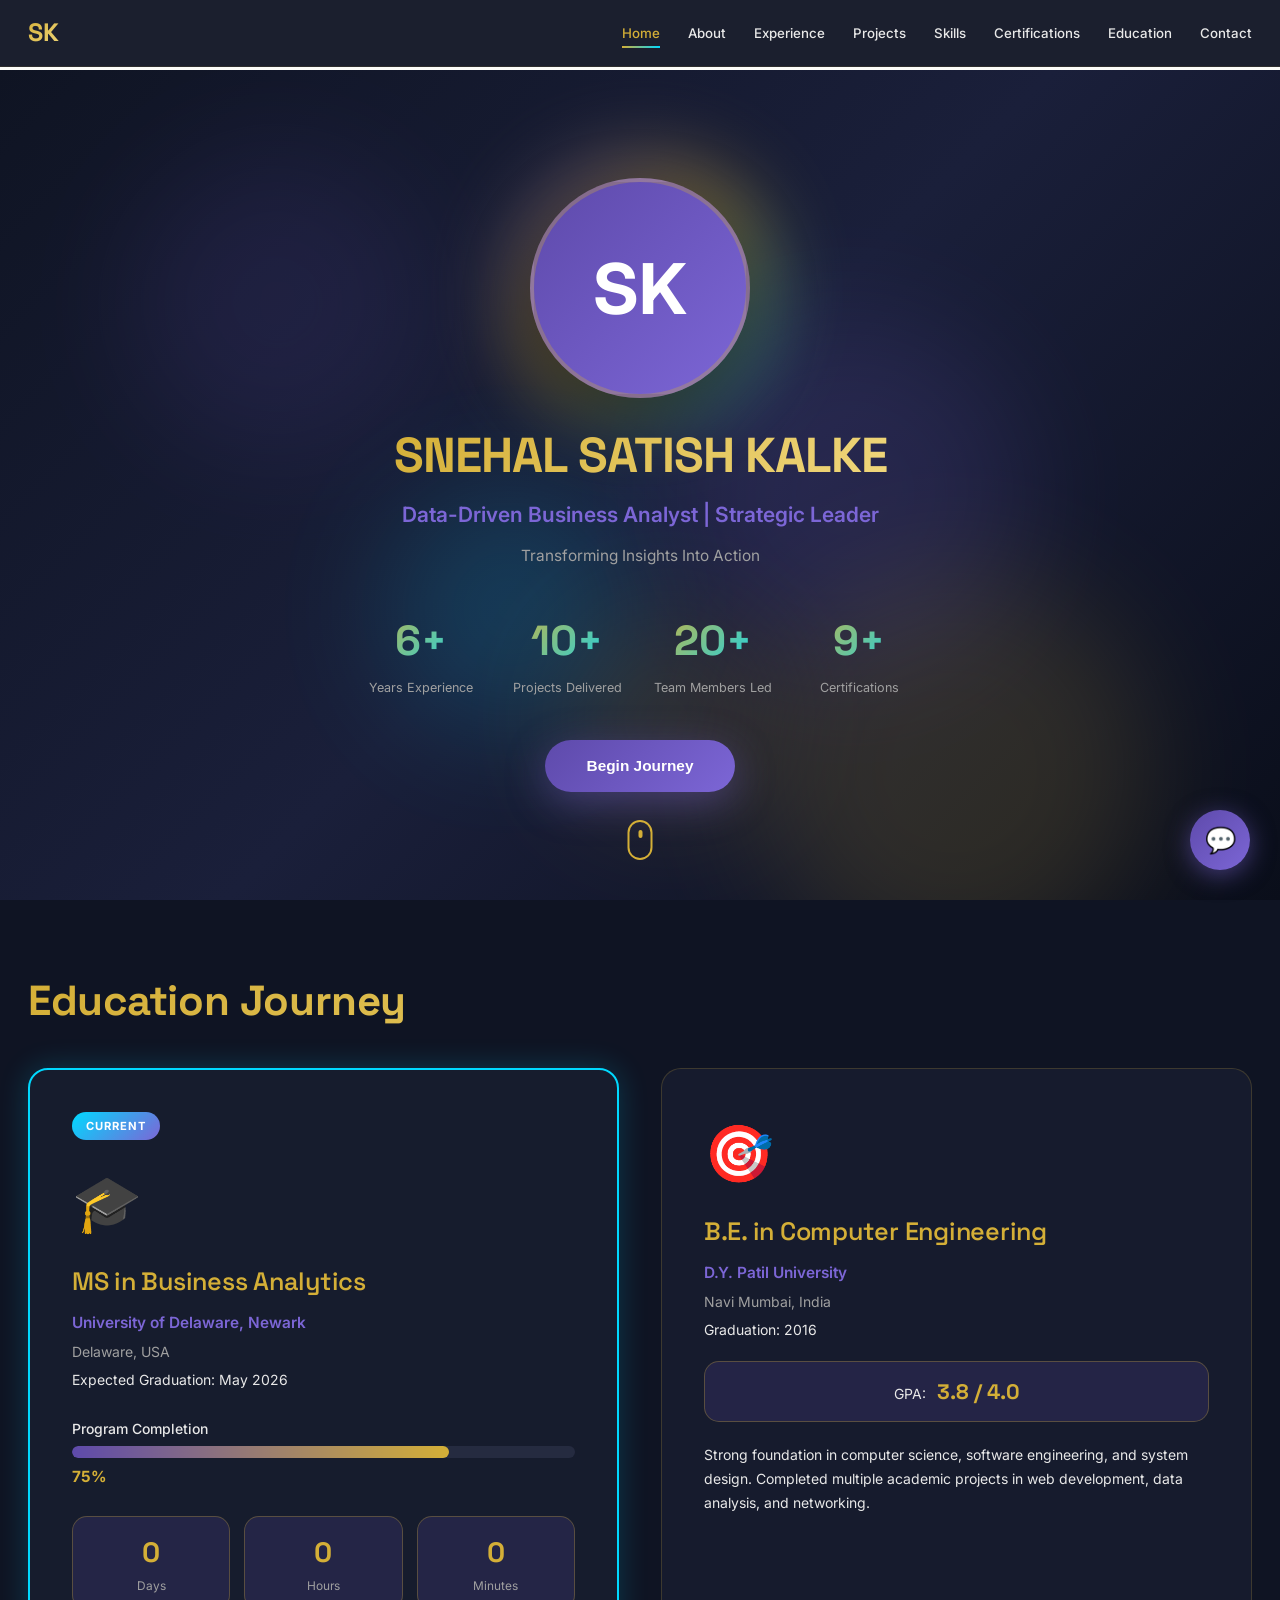
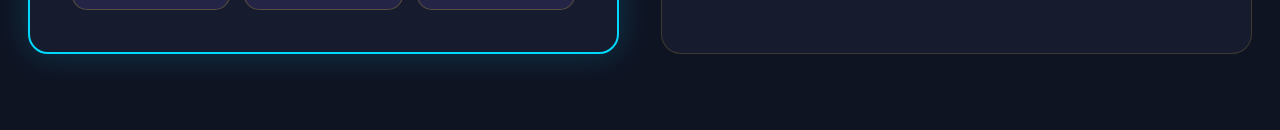
==== snehal-portfolio-pro/index.html @ 4ec65ace "Add files via upload" ====
<!DOCTYPE html>
<html lang="en">
<head>
    <meta charset="UTF-8">
    <meta name="viewport" content="width=device-width, initial-scale=1.0">
    <title>Snehal Satish Kalke - Interactive Portfolio</title>
    <link href="https://fonts.googleapis.com/css2?family=Inter:wght@300;400;500;600;700;800&family=Space+Grotesk:wght@400;500;600;700&display=swap" rel="stylesheet">
    <link rel="stylesheet" href="style.css">
</head>
<body>
    <!-- Navigation -->
    <nav id="main-nav">
        <div class="nav-container">
            <div class="logo" data-page="home">SK</div>
            <ul class="nav-links">
                <li><a href="#" data-page="home" class="nav-link active">Home</a></li>
                <li><a href="#" data-page="about" class="nav-link">About</a></li>
                <li><a href="#" data-page="experience" class="nav-link">Experience</a></li>
                <li><a href="#" data-page="projects" class="nav-link">Projects</a></li>
                <li><a href="#" data-page="skills" class="nav-link">Skills</a></li>
                <li><a href="#" data-page="certifications" class="nav-link">Certifications</a></li>
                <li><a href="#" data-page="education" class="nav-link">Education</a></li>
                <li><a href="#" data-page="contact" class="nav-link">Contact</a></li>
            </ul>
            <button class="mobile-menu-toggle" aria-label="Toggle menu">
                <span></span>
                <span></span>
                <span></span>
            </button>
        </div>
    </nav>

    <!-- Page Transition Overlay -->
    <div class="page-transition-overlay"></div>

    <!-- Pages Container -->
    <div id="pages-container">
        
        <!-- HOME PAGE -->
        <div class="page active" id="page-home" data-page="home">
            <div class="hero-background">
                <div class="floating-shapes">
                    <div class="shape shape-1"></div>
                    <div class="shape shape-2"></div>
                    <div class="shape shape-3"></div>
                    <div class="shape shape-4"></div>
                    <div class="shape shape-5"></div>
                </div>
            </div>
            <div class="hero-content">
                <div class="hero-image-container">
                    <div class="hero-image-glow"></div>
                    <div class="hero-image">SK</div>
                </div>
                <h1 class="hero-title">
                    <span class="title-line">SNEHAL SATISH KALKE</span>
                </h1>
                <p class="hero-subtitle">Data-Driven Business Analyst | Strategic Leader</p>
                <p class="hero-tagline">Transforming Insights Into Action</p>
                
                <div class="hero-stats">
                    <div class="stat-item">
                        <div class="stat-number" data-count="9">0</div>
                        <div class="stat-label">Years Experience</div>
                    </div>
                    <div class="stat-item">
                        <div class="stat-number" data-count="15">0</div>
                        <div class="stat-label">Projects Delivered</div>
                    </div>
                    <div class="stat-item">
                        <div class="stat-number" data-count="30">0</div>
                        <div class="stat-label">Team Members Led</div>
                    </div>
                    <div class="stat-item">
                        <div class="stat-number" data-count="14">0</div>
                        <div class="stat-label">Certifications</div>
                    </div>
                </div>
                
                <button class="cta-button" data-page="projects">
                    <span>Begin Journey</span>
                    <div class="ripple"></div>
                </button>
                
                <div class="scroll-indicator">
                    <div class="mouse">
                        <div class="wheel"></div>
                    </div>
                </div>
            </div>
        </div>

        <!-- ABOUT PAGE -->
        <div class="page" id="page-about" data-page="about">
            <div class="about-container">
                <div class="about-left">
                    <h2 class="page-title">My Story</h2>
                    <div class="timeline-container">
                        <div class="timeline-item" data-year="2015">
                            <div class="timeline-dot"></div>
                            <div class="timeline-content">
                                <h3>Started Professional Journey</h3>
                                <p class="timeline-role">Intern</p>
                                <p class="timeline-focus">Foundation Building</p>
                            </div>
                        </div>
                        <div class="timeline-item" data-year="2017">
                            <div class="timeline-dot"></div>
                            <div class="timeline-content">
                                <h3>Java Developer Role</h3>
                                <p class="timeline-role">Java Developer</p>
                                <p class="timeline-focus">Technical Excellence</p>
                            </div>
                        </div>
                        <div class="timeline-item" data-year="2021">
                            <div class="timeline-dot"></div>
                            <div class="timeline-content">
                                <h3>Senior Consultant</h3>
                                <p class="timeline-role">Consultant → Senior Consultant</p>
                                <p class="timeline-focus">Technical Leadership</p>
                            </div>
                        </div>
                        <div class="timeline-item" data-year="2024">
                            <div class="timeline-dot"></div>
                            <div class="timeline-content">
                                <h3>Promoted to Manager</h3>
                                <p class="timeline-role">Manager</p>
                                <p class="timeline-focus">People Leadership</p>
                            </div>
                        </div>
                        <div class="timeline-item" data-year="2025">
                            <div class="timeline-dot"></div>
                            <div class="timeline-content">
                                <h3>Business Analyst + MS Pursuit</h3>
                                <p class="timeline-role">Business Analyst</p>
                                <p class="timeline-focus">Strategic Analytics</p>
                            </div>
                        </div>
                        <div class="timeline-item" data-year="2026">
                            <div class="timeline-dot"></div>
                            <div class="timeline-content">
                                <h3>MS in Business Analytics</h3>
                                <p class="timeline-role">Expected Graduation</p>
                                <p class="timeline-focus">Advanced Analytics</p>
                            </div>
                        </div>
                    </div>
                </div>
                
                <div class="about-right">
                    <div class="about-narrative">
                        <h3>Enthusiastic &amp; Driven</h3>
                        <p>With over 9 years of professional experience spanning software engineering, enterprise solutions, and business analytics, I bring a unique blend of technical prowess and strategic leadership to every project.</p>
                        
                        <h3>Natural Leader</h3>
                        <p>I thrive in leadership roles, having managed teams of 30+ members across multiple high-impact projects. My journey from Java Developer to Manager at Capgemini has equipped me with diverse expertise across multiple domains.</p>
                        
                        <h3>Strategic Thinker</h3>
                        <p>Currently pursuing my MS in Business Analytics at the University of Delaware, I'm passionate about transforming complex data into actionable insights that drive business success.</p>
                        
                        <h3>Continuous Learner</h3>
                        <p>My enthusiasm for continuous learning is reflected in my 14+ professional certifications, including AWS Cloud Practitioner, Certified SAFe® Practitioner, and Professional Scrum Master.</p>
                    </div>
                    
                    <div class="personality-traits">
                        <div class="trait-card">Enthusiastic &amp; Driven</div>
                        <div class="trait-card">Natural Leader</div>
                        <div class="trait-card">Technically Sound</div>
                        <div class="trait-card">Strategic Thinker</div>
                        <div class="trait-card">Team Player</div>
                        <div class="trait-card">Continuous Learner</div>
                    </div>
                </div>
            </div>
        </div>

        <!-- EXPERIENCE PAGE -->
        <div class="page" id="page-experience" data-page="experience">
            <div class="experience-dashboard">
                <h2 class="page-title">Experience Hub</h2>
                
                <div class="experience-filters">
                    <button class="filter-btn active" data-filter="all">All</button>
                    <button class="filter-btn" data-filter="leadership">Leadership</button>
                    <button class="filter-btn" data-filter="technical">Technical</button>
                    <button class="filter-btn" data-filter="current">Current</button>
                </div>
                
                <div class="experience-content">
                    <div class="experience-sidebar">
                        <div class="experience-card current" data-category="leadership" data-id="exp1">
                            <div class="exp-badge">Current</div>
                            <h3>Business Analyst</h3>
                            <p class="exp-company">University of Delaware</p>
                            <p class="exp-duration">Mar 2025 - Present</p>
                        </div>
                        <div class="experience-card" data-category="leadership" data-id="exp2">
                            <div class="exp-badge manager">Manager</div>
                            <h3>Manager</h3>
                            <p class="exp-company">Capgemini</p>
                            <p class="exp-duration">Apr 2024 - Dec 2024</p>
                        </div>
                        <div class="experience-card" data-category="technical" data-id="exp3">
                            <h3>Senior Consultant</h3>
                            <p class="exp-company">Capgemini</p>
                            <p class="exp-duration">Apr 2022 - Mar 2024</p>
                        </div>
                        <div class="experience-card" data-category="technical" data-id="exp4">
                            <h3>Consultant</h3>
                            <p class="exp-company">Capgemini</p>
                            <p class="exp-duration">Jul 2021 - Mar 2022</p>
                        </div>
                        <div class="experience-card" data-category="technical" data-id="exp5">
                            <h3>Java Developer</h3>
                            <p class="exp-company">Unotech Software</p>
                            <p class="exp-duration">Aug 2017 - Jul 2021</p>
                        </div>
                    </div>
                    
                    <div class="experience-detail" id="exp-detail">
                        <div class="exp-detail-content">
                            <div class="exp-header">
                                <div class="exp-company-logo">U</div>
                                <div class="exp-header-text">
                                    <h3>Business Analyst - College of Engineering Facilities</h3>
                                    <p class="exp-company-name">University of Delaware</p>
                                    <p class="exp-meta">Mar 2025 - Present | Delaware, United States</p>
                                </div>
                            </div>
                            <div class="exp-description">
                                <p>Currently contributing analytical expertise to optimize engineering facilities operations and support data-driven decision making.</p>
                            </div>
                            <div class="exp-impact">
                                <h4>Key Focus Areas</h4>
                                <ul>
                                    <li>Data-driven decision making</li>
                                    <li>Facilities operations optimization</li>
                                    <li>Process improvement initiatives</li>
                                </ul>
                            </div>
                        </div>
                    </div>
                </div>
            </div>
        </div>

        <!-- PROJECTS PAGE -->
        <div class="page" id="page-projects" data-page="projects">
            <div class="projects-container">
                <div class="projects-header">
                    <h2 class="page-title">Project Showcase</h2>
                    <div class="view-controls">
                        <button class="view-btn active" data-view="grid">Grid</button>
                        <button class="view-btn" data-view="list">List</button>
                        <button class="view-btn" data-view="timeline">Timeline</button>
                    </div>
                </div>
                
                <div class="project-filters">
                    <button class="filter-btn active" data-filter="all">All</button>
                    <button class="filter-btn" data-filter="enterprise">Enterprise</button>
                    <button class="filter-btn" data-filter="opensource">Open Source</button>
                    <button class="filter-btn" data-filter="academic">Academic</button>
                </div>
                
                <div class="projects-grid view-grid" id="projects-display">
                    <!-- Projects will be dynamically loaded -->
                </div>
            </div>
            
            <!-- Project Modal -->
            <div class="project-modal" id="project-modal">
                <div class="modal-content">
                    <button class="modal-close">&times;</button>
                    <div id="modal-body"></div>
                </div>
            </div>
        </div>

        <!-- SKILLS PAGE -->
        <div class="page" id="page-skills" data-page="skills">
            <div class="skills-dashboard">
                <h2 class="page-title">Skills Analytics</h2>
                
                <div class="skills-grid">
                    <div class="skills-quadrant">
                        <h3>Technical Skills</h3>
                        <div class="skills-bars" id="technical-skills"></div>
                    </div>
                    
                    <div class="skills-quadrant">
                        <h3>Business Skills</h3>
                        <div class="skills-bubbles" id="business-skills"></div>
                    </div>
                    
                    <div class="skills-quadrant">
                        <h3>Leadership Skills</h3>
                        <div class="skills-circular" id="leadership-skills"></div>
                    </div>
                    
                    <div class="skills-quadrant">
                        <h3>Skill Matrix</h3>
                        <div class="skills-matrix" id="skills-matrix"></div>
                    </div>
                </div>
            </div>
        </div>

        <!-- CERTIFICATIONS PAGE -->
        <div class="page" id="page-certifications" data-page="certifications">
            <div class="certifications-container">
                <h2 class="page-title">Certifications &amp; Achievements</h2>
                
                <div class="cert-stats">
                    <div class="cert-stat-item">
                        <span class="cert-stat-number" data-count="14">0</span>
                        <span class="cert-stat-label">Total Certifications</span>
                    </div>
                    <div class="cert-stat-item">
                        <span class="cert-stat-number" data-count="12">0</span>
                        <span class="cert-stat-label">Active Certifications</span>
                    </div>
                    <div class="cert-stat-item">
                        <span class="cert-stat-number" data-count="9">0</span>
                        <span class="cert-stat-label">Years Learning</span>
                    </div>
                </div>
                
                <div class="cert-categories">
                    <button class="cert-cat-btn active" data-category="all">All</button>
                    <button class="cert-cat-btn" data-category="leadership">Leadership &amp; Agile</button>
                    <button class="cert-cat-btn" data-category="cloud">Cloud &amp; DevOps</button>
                    <button class="cert-cat-btn" data-category="data">Data &amp; Analytics</button>
                    <button class="cert-cat-btn" data-category="academic">Academic</button>
                </div>
                
                <div class="certifications-wall" id="certifications-wall"></div>
            </div>
        </div>

        <!-- EDUCATION PAGE -->
        <div class="page" id="page-education" data-page="education">
            <div class="education-container">
                <h2 class="page-title">Education Journey</h2>
                
                <div class="education-content">
                    <div class="education-card current-education">
                        <div class="edu-badge">Current</div>
                        <div class="edu-icon">🎓</div>
                        <h3>MS in Business Analytics</h3>
                        <p class="edu-university">University of Delaware, Newark</p>
                        <p class="edu-location">Delaware, USA</p>
                        <p class="edu-date">Expected Graduation: May 2026</p>
                        
                        <div class="edu-progress">
                            <div class="progress-label">Program Completion</div>
                            <div class="progress-bar">
                                <div class="progress-fill" style="width: 75%"></div>
                            </div>
                            <div class="progress-value">75%</div>
                        </div>
                        
                        <div class="countdown" id="graduation-countdown">
                            <div class="countdown-item">
                                <span class="countdown-value" id="days">0</span>
                                <span class="countdown-label">Days</span>
                            </div>
                            <div class="countdown-item">
                                <span class="countdown-value" id="hours">0</span>
                                <span class="countdown-label">Hours</span>
                            </div>
                            <div class="countdown-item">
                                <span class="countdown-value" id="minutes">0</span>
                                <span class="countdown-label">Minutes</span>
                            </div>
                        </div>
                    </div>
                    
                    <div class="education-card past-education">
                        <div class="edu-icon">🎯</div>
                        <h3>B.E. in Computer Engineering</h3>
                        <p class="edu-university">D.Y. Patil University</p>
                        <p class="edu-location">Navi Mumbai, India</p>
                        <p class="edu-date">Graduation: 2016</p>
                        <div class="edu-gpa">
                            <span class="gpa-label">GPA:</span>
                            <span class="gpa-value">3.8 / 4.0</span>
                        </div>
                        <p class="edu-description">Strong foundation in computer science, software engineering, and system design. Completed multiple academic projects in web development, data analysis, and networking.</p>
                    </div>
                </div>
            </div>
        </div>

        <!-- CONTACT PAGE -->
        <div class="page" id="page-contact" data-page="contact">
            <div class="contact-container">
                <h2 class="page-title">Let's Connect</h2>
                
                <div class="contact-content">
                    <div class="contact-left">
                        <form class="contact-form" id="contact-form">
                            <div class="form-group">
                                <label for="name">Your Name</label>
                                <input type="text" id="name" name="name" required>
                            </div>
                            <div class="form-group">
                                <label for="email">Email Address</label>
                                <input type="email" id="email" name="email" required>
                            </div>
                            <div class="form-group">
                                <label for="subject">Subject</label>
                                <input type="text" id="subject" name="subject" required>
                            </div>
                            <div class="form-group">
                                <label for="message">Message</label>
                                <textarea id="message" name="message" rows="5" required></textarea>
                            </div>
                            <button type="submit" class="submit-btn">
                                <span>Send Message</span>
                            </button>
                        </form>
                    </div>
                    
                    <div class="contact-right">
                        <div class="contact-info-card">
                            <h3>Contact Information</h3>
                            <div class="contact-item">
                                <span class="contact-icon">📧</span>
                                <div class="contact-details">
                                    <strong>Email</strong>
                                    <span>[to be filled]</span>
                                </div>
                            </div>
                            <div class="contact-item">
                                <span class="contact-icon">📱</span>
                                <div class="contact-details">
                                    <strong>Phone</strong>
                                    <span>[to be filled]</span>
                                </div>
                            </div>
                            <div class="contact-item">
                                <span class="contact-icon">📍</span>
                                <div class="contact-details">
                                    <strong>Location</strong>
                                    <span>Newark, Delaware, USA</span>
                                </div>
                            </div>
                            <div class="contact-item">
                                <span class="contact-icon">💼</span>
                                <div class="contact-details">
                                    <strong>LinkedIn</strong>
                                    <span>[to be filled]</span>
                                </div>
                            </div>
                            <div class="contact-item">
                                <span class="contact-icon">💻</span>
                                <div class="contact-details">
                                    <strong>GitHub</strong>
                                    <span>[to be filled]</span>
                                </div>
                            </div>
                        </div>
                        
                        <div class="quick-templates">
                            <h4>Quick Message Templates</h4>
                            <button class="template-btn" data-template="collaboration">Collaboration Opportunity</button>
                            <button class="template-btn" data-template="consulting">Consulting Inquiry</button>
                            <button class="template-btn" data-template="speaking">Speaking Engagement</button>
                        </div>
                    </div>
                </div>
            </div>
        </div>
    </div>

    <!-- Chat Assistant -->
    <div class="chat-widget">
        <button class="chat-toggle" id="chat-toggle">
            <span class="chat-icon">💬</span>
            <span class="chat-close-icon">✕</span>
        </button>
        
        <div class="chat-window" id="chat-window">
            <div class="chat-header">
                <h4>AI Assistant</h4>
                <button class="chat-minimize">−</button>
            </div>
            
            <div class="chat-messages" id="chat-messages">
                <div class="chat-message bot">
                    <div class="message-avatar">🤖</div>
                    <div class="message-content">
                        Hi! I'm Snehal's AI Assistant. I can tell you all about her impressive career, technical expertise, and leadership journey. How can I help you today?
                    </div>
                </div>
            </div>
            
            <div class="quick-questions" id="quick-questions">
                <button class="quick-btn" data-question="leadership">Tell me about leadership experience</button>
                <button class="quick-btn" data-question="technical">What are her technical specialties?</button>
                <button class="quick-btn" data-question="projects">Describe her major projects</button>
                <button class="quick-btn" data-question="roles">What roles is she looking for?</button>
            </div>
            
            <div class="chat-input-container">
                <input type="text" class="chat-input" id="chat-input" placeholder="Ask me anything...">
                <button class="chat-send" id="chat-send">Send</button>
            </div>
        </div>
    </div>

    <script src="app.js"></script>
</body>
</html>
---- snehal-portfolio-pro/style.css ----
:root {
  /* Primitive Color Tokens */
  --color-white: rgba(255, 255, 255, 1);
  --color-black: rgba(0, 0, 0, 1);
  --color-cream-50: rgba(252, 252, 249, 1);
  --color-cream-100: rgba(255, 255, 253, 1);
  --color-gray-200: rgba(245, 245, 245, 1);
  --color-gray-300: rgba(167, 169, 169, 1);
  --color-gray-400: rgba(119, 124, 124, 1);
  --color-slate-500: rgba(98, 108, 113, 1);
  --color-brown-600: rgba(94, 82, 64, 1);
  --color-charcoal-700: rgba(31, 33, 33, 1);
  --color-charcoal-800: rgba(38, 40, 40, 1);
  --color-slate-900: rgba(19, 52, 59, 1);
  --color-teal-300: rgba(50, 184, 198, 1);
  --color-teal-400: rgba(45, 166, 178, 1);
  --color-teal-500: rgba(33, 128, 141, 1);
  --color-teal-600: rgba(29, 116, 128, 1);
  --color-teal-700: rgba(26, 104, 115, 1);
  --color-teal-800: rgba(41, 150, 161, 1);
  --color-red-400: rgba(255, 84, 89, 1);
  --color-red-500: rgba(192, 21, 47, 1);
  --color-orange-400: rgba(230, 129, 97, 1);
  --color-orange-500: rgba(168, 75, 47, 1);

  /* RGB versions for opacity control */
  --color-brown-600-rgb: 94, 82, 64;
  --color-teal-500-rgb: 33, 128, 141;
  --color-slate-900-rgb: 19, 52, 59;
  --color-slate-500-rgb: 98, 108, 113;
  --color-red-500-rgb: 192, 21, 47;
  --color-red-400-rgb: 255, 84, 89;
  --color-orange-500-rgb: 168, 75, 47;
  --color-orange-400-rgb: 230, 129, 97;

  /* Background color tokens (Light Mode) */
  --color-bg-1: rgba(59, 130, 246, 0.08); /* Light blue */
  --color-bg-2: rgba(245, 158, 11, 0.08); /* Light yellow */
  --color-bg-3: rgba(34, 197, 94, 0.08); /* Light green */
  --color-bg-4: rgba(239, 68, 68, 0.08); /* Light red */
  --color-bg-5: rgba(147, 51, 234, 0.08); /* Light purple */
  --color-bg-6: rgba(249, 115, 22, 0.08); /* Light orange */
  --color-bg-7: rgba(236, 72, 153, 0.08); /* Light pink */
  --color-bg-8: rgba(6, 182, 212, 0.08); /* Light cyan */

  /* Semantic Color Tokens (Light Mode) */
  --color-background: var(--color-cream-50);
  --color-surface: var(--color-cream-100);
  --color-text: var(--color-slate-900);
  --color-text-secondary: var(--color-slate-500);
  --color-primary: var(--color-teal-500);
  --color-primary-hover: var(--color-teal-600);
  --color-primary-active: var(--color-teal-700);
  --color-secondary: rgba(var(--color-brown-600-rgb), 0.12);
  --color-secondary-hover: rgba(var(--color-brown-600-rgb), 0.2);
  --color-secondary-active: rgba(var(--color-brown-600-rgb), 0.25);
  --color-border: rgba(var(--color-brown-600-rgb), 0.2);
  --color-btn-primary-text: var(--color-cream-50);
  --color-card-border: rgba(var(--color-brown-600-rgb), 0.12);
  --color-card-border-inner: rgba(var(--color-brown-600-rgb), 0.12);
  --color-error: var(--color-red-500);
  --color-success: var(--color-teal-500);
  --color-warning: var(--color-orange-500);
  --color-info: var(--color-slate-500);
  --color-focus-ring: rgba(var(--color-teal-500-rgb), 0.4);
  --color-select-caret: rgba(var(--color-slate-900-rgb), 0.8);

  /* Common style patterns */
  --focus-ring: 0 0 0 3px var(--color-focus-ring);
  --focus-outline: 2px solid var(--color-primary);
  --status-bg-opacity: 0.15;
  --status-border-opacity: 0.25;
  --select-caret-light: url("data:image/svg+xml,%3Csvg xmlns='http://www.w3.org/2000/svg' width='16' height='16' viewBox='0 0 24 24' fill='none' stroke='%23134252' stroke-width='2' stroke-linecap='round' stroke-linejoin='round'%3E%3Cpolyline points='6 9 12 15 18 9'%3E%3C/polyline%3E%3C/svg%3E");
  --select-caret-dark: url("data:image/svg+xml,%3Csvg xmlns='http://www.w3.org/2000/svg' width='16' height='16' viewBox='0 0 24 24' fill='none' stroke='%23f5f5f5' stroke-width='2' stroke-linecap='round' stroke-linejoin='round'%3E%3Cpolyline points='6 9 12 15 18 9'%3E%3C/polyline%3E%3C/svg%3E");

  /* RGB versions for opacity control */
  --color-success-rgb: 33, 128, 141;
  --color-error-rgb: 192, 21, 47;
  --color-warning-rgb: 168, 75, 47;
  --color-info-rgb: 98, 108, 113;

  /* Typography */
  --font-family-base: "FKGroteskNeue", "Geist", "Inter", -apple-system,
    BlinkMacSystemFont, "Segoe UI", Roboto, sans-serif;
  --font-family-mono: "Berkeley Mono", ui-monospace, SFMono-Regular, Menlo,
    Monaco, Consolas, monospace;
  --font-size-xs: 11px;
  --font-size-sm: 12px;
  --font-size-base: 14px;
  --font-size-md: 14px;
  --font-size-lg: 16px;
  --font-size-xl: 18px;
  --font-size-2xl: 20px;
  --font-size-3xl: 24px;
  --font-size-4xl: 30px;
  --font-weight-normal: 400;
  --font-weight-medium: 500;
  --font-weight-semibold: 550;
  --font-weight-bold: 600;
  --line-height-tight: 1.2;
  --line-height-normal: 1.5;
  --letter-spacing-tight: -0.01em;

  /* Spacing */
  --space-0: 0;
  --space-1: 1px;
  --space-2: 2px;
  --space-4: 4px;
  --space-6: 6px;
  --space-8: 8px;
  --space-10: 10px;
  --space-12: 12px;
  --space-16: 16px;
  --space-20: 20px;
  --space-24: 24px;
  --space-32: 32px;

  /* Border Radius */
  --radius-sm: 6px;
  --radius-base: 8px;
  --radius-md: 10px;
  --radius-lg: 12px;
  --radius-full: 9999px;

  /* Shadows */
  --shadow-xs: 0 1px 2px rgba(0, 0, 0, 0.02);
  --shadow-sm: 0 1px 3px rgba(0, 0, 0, 0.04), 0 1px 2px rgba(0, 0, 0, 0.02);
  --shadow-md: 0 4px 6px -1px rgba(0, 0, 0, 0.04),
    0 2px 4px -1px rgba(0, 0, 0, 0.02);
  --shadow-lg: 0 10px 15px -3px rgba(0, 0, 0, 0.04),
    0 4px 6px -2px rgba(0, 0, 0, 0.02);
  --shadow-inset-sm: inset 0 1px 0 rgba(255, 255, 255, 0.15),
    inset 0 -1px 0 rgba(0, 0, 0, 0.03);

  /* Animation */
  --duration-fast: 150ms;
  --duration-normal: 250ms;
  --ease-standard: cubic-bezier(0.16, 1, 0.3, 1);

  /* Layout */
  --container-sm: 640px;
  --container-md: 768px;
  --container-lg: 1024px;
  --container-xl: 1280px;
}

/* Dark mode colors */
@media (prefers-color-scheme: dark) {
  :root {
    /* RGB versions for opacity control (Dark Mode) */
    --color-gray-400-rgb: 119, 124, 124;
    --color-teal-300-rgb: 50, 184, 198;
    --color-gray-300-rgb: 167, 169, 169;
    --color-gray-200-rgb: 245, 245, 245;

    /* Background color tokens (Dark Mode) */
    --color-bg-1: rgba(29, 78, 216, 0.15); /* Dark blue */
    --color-bg-2: rgba(180, 83, 9, 0.15); /* Dark yellow */
    --color-bg-3: rgba(21, 128, 61, 0.15); /* Dark green */
    --color-bg-4: rgba(185, 28, 28, 0.15); /* Dark red */
    --color-bg-5: rgba(107, 33, 168, 0.15); /* Dark purple */
    --color-bg-6: rgba(194, 65, 12, 0.15); /* Dark orange */
    --color-bg-7: rgba(190, 24, 93, 0.15); /* Dark pink */
    --color-bg-8: rgba(8, 145, 178, 0.15); /* Dark cyan */

    /* Semantic Color Tokens (Dark Mode) */
    --color-background: var(--color-charcoal-700);
    --color-surface: var(--color-charcoal-800);
    --color-text: var(--color-gray-200);
    --color-text-secondary: rgba(var(--color-gray-300-rgb), 0.7);
    --color-primary: var(--color-teal-300);
    --color-primary-hover: var(--color-teal-400);
    --color-primary-active: var(--color-teal-800);
    --color-secondary: rgba(var(--color-gray-400-rgb), 0.15);
    --color-secondary-hover: rgba(var(--color-gray-400-rgb), 0.25);
    --color-secondary-active: rgba(var(--color-gray-400-rgb), 0.3);
    --color-border: rgba(var(--color-gray-400-rgb), 0.3);
    --color-error: var(--color-red-400);
    --color-success: var(--color-teal-300);
    --color-warning: var(--color-orange-400);
    --color-info: var(--color-gray-300);
    --color-focus-ring: rgba(var(--color-teal-300-rgb), 0.4);
    --color-btn-primary-text: var(--color-slate-900);
    --color-card-border: rgba(var(--color-gray-400-rgb), 0.2);
    --color-card-border-inner: rgba(var(--color-gray-400-rgb), 0.15);
    --shadow-inset-sm: inset 0 1px 0 rgba(255, 255, 255, 0.1),
      inset 0 -1px 0 rgba(0, 0, 0, 0.15);
    --button-border-secondary: rgba(var(--color-gray-400-rgb), 0.2);
    --color-border-secondary: rgba(var(--color-gray-400-rgb), 0.2);
    --color-select-caret: rgba(var(--color-gray-200-rgb), 0.8);

    /* Common style patterns - updated for dark mode */
    --focus-ring: 0 0 0 3px var(--color-focus-ring);
    --focus-outline: 2px solid var(--color-primary);
    --status-bg-opacity: 0.15;
    --status-border-opacity: 0.25;
    --select-caret-light: url("data:image/svg+xml,%3Csvg xmlns='http://www.w3.org/2000/svg' width='16' height='16' viewBox='0 0 24 24' fill='none' stroke='%23134252' stroke-width='2' stroke-linecap='round' stroke-linejoin='round'%3E%3Cpolyline points='6 9 12 15 18 9'%3E%3C/polyline%3E%3C/svg%3E");
    --select-caret-dark: url("data:image/svg+xml,%3Csvg xmlns='http://www.w3.org/2000/svg' width='16' height='16' viewBox='0 0 24 24' fill='none' stroke='%23f5f5f5' stroke-width='2' stroke-linecap='round' stroke-linejoin='round'%3E%3Cpolyline points='6 9 12 15 18 9'%3E%3C/polyline%3E%3C/svg%3E");

    /* RGB versions for dark mode */
    --color-success-rgb: var(--color-teal-300-rgb);
    --color-error-rgb: var(--color-red-400-rgb);
    --color-warning-rgb: var(--color-orange-400-rgb);
    --color-info-rgb: var(--color-gray-300-rgb);
  }
}

/* Data attribute for manual theme switching */
[data-color-scheme="dark"] {
  /* RGB versions for opacity control (dark mode) */
  --color-gray-400-rgb: 119, 124, 124;
  --color-teal-300-rgb: 50, 184, 198;
  --color-gray-300-rgb: 167, 169, 169;
  --color-gray-200-rgb: 245, 245, 245;

  /* Colorful background palette - Dark Mode */
  --color-bg-1: rgba(29, 78, 216, 0.15); /* Dark blue */
  --color-bg-2: rgba(180, 83, 9, 0.15); /* Dark yellow */
  --color-bg-3: rgba(21, 128, 61, 0.15); /* Dark green */
  --color-bg-4: rgba(185, 28, 28, 0.15); /* Dark red */
  --color-bg-5: rgba(107, 33, 168, 0.15); /* Dark purple */
  --color-bg-6: rgba(194, 65, 12, 0.15); /* Dark orange */
  --color-bg-7: rgba(190, 24, 93, 0.15); /* Dark pink */
  --color-bg-8: rgba(8, 145, 178, 0.15); /* Dark cyan */

  /* Semantic Color Tokens (Dark Mode) */
  --color-background: var(--color-charcoal-700);
  --color-surface: var(--color-charcoal-800);
  --color-text: var(--color-gray-200);
  --color-text-secondary: rgba(var(--color-gray-300-rgb), 0.7);
  --color-primary: var(--color-teal-300);
  --color-primary-hover: var(--color-teal-400);
  --color-primary-active: var(--color-teal-800);
  --color-secondary: rgba(var(--color-gray-400-rgb), 0.15);
  --color-secondary-hover: rgba(var(--color-gray-400-rgb), 0.25);
  --color-secondary-active: rgba(var(--color-gray-400-rgb), 0.3);
  --color-border: rgba(var(--color-gray-400-rgb), 0.3);
  --color-error: var(--color-red-400);
  --color-success: var(--color-teal-300);
  --color-warning: var(--color-orange-400);
  --color-info: var(--color-gray-300);
  --color-focus-ring: rgba(var(--color-teal-300-rgb), 0.4);
  --color-btn-primary-text: var(--color-slate-900);
  --color-card-border: rgba(var(--color-gray-400-rgb), 0.15);
  --color-card-border-inner: rgba(var(--color-gray-400-rgb), 0.15);
  --shadow-inset-sm: inset 0 1px 0 rgba(255, 255, 255, 0.1),
    inset 0 -1px 0 rgba(0, 0, 0, 0.15);
  --color-border-secondary: rgba(var(--color-gray-400-rgb), 0.2);
  --color-select-caret: rgba(var(--color-gray-200-rgb), 0.8);

  /* Common style patterns - updated for dark mode */
  --focus-ring: 0 0 0 3px var(--color-focus-ring);
  --focus-outline: 2px solid var(--color-primary);
  --status-bg-opacity: 0.15;
  --status-border-opacity: 0.25;
  --select-caret-light: url("data:image/svg+xml,%3Csvg xmlns='http://www.w3.org/2000/svg' width='16' height='16' viewBox='0 0 24 24' fill='none' stroke='%23134252' stroke-width='2' stroke-linecap='round' stroke-linejoin='round'%3E%3Cpolyline points='6 9 12 15 18 9'%3E%3C/polyline%3E%3C/svg%3E");
  --select-caret-dark: url("data:image/svg+xml,%3Csvg xmlns='http://www.w3.org/2000/svg' width='16' height='16' viewBox='0 0 24 24' fill='none' stroke='%23f5f5f5' stroke-width='2' stroke-linecap='round' stroke-linejoin='round'%3E%3Cpolyline points='6 9 12 15 18 9'%3E%3C/polyline%3E%3C/svg%3E");

  /* RGB versions for dark mode */
  --color-success-rgb: var(--color-teal-300-rgb);
  --color-error-rgb: var(--color-red-400-rgb);
  --color-warning-rgb: var(--color-orange-400-rgb);
  --color-info-rgb: var(--color-gray-300-rgb);
}

[data-color-scheme="light"] {
  /* RGB versions for opacity control (light mode) */
  --color-brown-600-rgb: 94, 82, 64;
  --color-teal-500-rgb: 33, 128, 141;
  --color-slate-900-rgb: 19, 52, 59;

  /* Semantic Color Tokens (Light Mode) */
  --color-background: var(--color-cream-50);
  --color-surface: var(--color-cream-100);
  --color-text: var(--color-slate-900);
  --color-text-secondary: var(--color-slate-500);
  --color-primary: var(--color-teal-500);
  --color-primary-hover: var(--color-teal-600);
  --color-primary-active: var(--color-teal-700);
  --color-secondary: rgba(var(--color-brown-600-rgb), 0.12);
  --color-secondary-hover: rgba(var(--color-brown-600-rgb), 0.2);
  --color-secondary-active: rgba(var(--color-brown-600-rgb), 0.25);
  --color-border: rgba(var(--color-brown-600-rgb), 0.2);
  --color-btn-primary-text: var(--color-cream-50);
  --color-card-border: rgba(var(--color-brown-600-rgb), 0.12);
  --color-card-border-inner: rgba(var(--color-brown-600-rgb), 0.12);
  --color-error: var(--color-red-500);
  --color-success: var(--color-teal-500);
  --color-warning: var(--color-orange-500);
  --color-info: var(--color-slate-500);
  --color-focus-ring: rgba(var(--color-teal-500-rgb), 0.4);

  /* RGB versions for light mode */
  --color-success-rgb: var(--color-teal-500-rgb);
  --color-error-rgb: var(--color-red-500-rgb);
  --color-warning-rgb: var(--color-orange-500-rgb);
  --color-info-rgb: var(--color-slate-500-rgb);
}

/* Base styles */
html {
  font-size: var(--font-size-base);
  font-family: var(--font-family-base);
  line-height: var(--line-height-normal);
  color: var(--color-text);
  background-color: var(--color-background);
  -webkit-font-smoothing: antialiased;
  box-sizing: border-box;
}

body {
  margin: 0;
  padding: 0;
}

*,
*::before,
*::after {
  box-sizing: inherit;
}

/* Typography */
h1,
h2,
h3,
h4,
h5,
h6 {
  margin: 0;
  font-weight: var(--font-weight-semibold);
  line-height: var(--line-height-tight);
  color: var(--color-text);
  letter-spacing: var(--letter-spacing-tight);
}

h1 {
  font-size: var(--font-size-4xl);
}
h2 {
  font-size: var(--font-size-3xl);
}
h3 {
  font-size: var(--font-size-2xl);
}
h4 {
  font-size: var(--font-size-xl);
}
h5 {
  font-size: var(--font-size-lg);
}
h6 {
  font-size: var(--font-size-md);
}

p {
  margin: 0 0 var(--space-16) 0;
}

a {
  color: var(--color-primary);
  text-decoration: none;
  transition: color var(--duration-fast) var(--ease-standard);
}

a:hover {
  color: var(--color-primary-hover);
}

code,
pre {
  font-family: var(--font-family-mono);
  font-size: calc(var(--font-size-base) * 0.95);
  background-color: var(--color-secondary);
  border-radius: var(--radius-sm);
}

code {
  padding: var(--space-1) var(--space-4);
}

pre {
  padding: var(--space-16);
  margin: var(--space-16) 0;
  overflow: auto;
  border: 1px solid var(--color-border);
}

pre code {
  background: none;
  padding: 0;
}

/* Buttons */
.btn {
  display: inline-flex;
  align-items: center;
  justify-content: center;
  padding: var(--space-8) var(--space-16);
  border-radius: var(--radius-base);
  font-size: var(--font-size-base);
  font-weight: 500;
  line-height: 1.5;
  cursor: pointer;
  transition: all var(--duration-normal) var(--ease-standard);
  border: none;
  text-decoration: none;
  position: relative;
}

.btn:focus-visible {
  outline: none;
  box-shadow: var(--focus-ring);
}

.btn--primary {
  background: var(--color-primary);
  color: var(--color-btn-primary-text);
}

.btn--primary:hover {
  background: var(--color-primary-hover);
}

.btn--primary:active {
  background: var(--color-primary-active);
}

.btn--secondary {
  background: var(--color-secondary);
  color: var(--color-text);
}

.btn--secondary:hover {
  background: var(--color-secondary-hover);
}

.btn--secondary:active {
  background: var(--color-secondary-active);
}

.btn--outline {
  background: transparent;
  border: 1px solid var(--color-border);
  color: var(--color-text);
}

.btn--outline:hover {
  background: var(--color-secondary);
}

.btn--sm {
  padding: var(--space-4) var(--space-12);
  font-size: var(--font-size-sm);
  border-radius: var(--radius-sm);
}

.btn--lg {
  padding: var(--space-10) var(--space-20);
  font-size: var(--font-size-lg);
  border-radius: var(--radius-md);
}

.btn--full-width {
  width: 100%;
}

.btn:disabled {
  opacity: 0.5;
  cursor: not-allowed;
}

/* Form elements */
.form-control {
  display: block;
  width: 100%;
  padding: var(--space-8) var(--space-12);
  font-size: var(--font-size-md);
  line-height: 1.5;
  color: var(--color-text);
  background-color: var(--color-surface);
  border: 1px solid var(--color-border);
  border-radius: var(--radius-base);
  transition: border-color var(--duration-fast) var(--ease-standard),
    box-shadow var(--duration-fast) var(--ease-standard);
}

textarea.form-control {
  font-family: var(--font-family-base);
  font-size: var(--font-size-base);
}

select.form-control {
  padding: var(--space-8) var(--space-12);
  -webkit-appearance: none;
  -moz-appearance: none;
  appearance: none;
  background-image: var(--select-caret-light);
  background-repeat: no-repeat;
  background-position: right var(--space-12) center;
  background-size: 16px;
  padding-right: var(--space-32);
}

/* Add a dark mode specific caret */
@media (prefers-color-scheme: dark) {
  select.form-control {
    background-image: var(--select-caret-dark);
  }
}

/* Also handle data-color-scheme */
[data-color-scheme="dark"] select.form-control {
  background-image: var(--select-caret-dark);
}

[data-color-scheme="light"] select.form-control {
  background-image: var(--select-caret-light);
}

.form-control:focus {
  border-color: var(--color-primary);
  outline: var(--focus-outline);
}

.form-label {
  display: block;
  margin-bottom: var(--space-8);
  font-weight: var(--font-weight-medium);
  font-size: var(--font-size-sm);
}

.form-group {
  margin-bottom: var(--space-16);
}

/* Card component */
.card {
  background-color: var(--color-surface);
  border-radius: var(--radius-lg);
  border: 1px solid var(--color-card-border);
  box-shadow: var(--shadow-sm);
  overflow: hidden;
  transition: box-shadow var(--duration-normal) var(--ease-standard);
}

.card:hover {
  box-shadow: var(--shadow-md);
}

.card__body {
  padding: var(--space-16);
}

.card__header,
.card__footer {
  padding: var(--space-16);
  border-bottom: 1px solid var(--color-card-border-inner);
}

/* Status indicators - simplified with CSS variables */
.status {
  display: inline-flex;
  align-items: center;
  padding: var(--space-6) var(--space-12);
  border-radius: var(--radius-full);
  font-weight: var(--font-weight-medium);
  font-size: var(--font-size-sm);
}

.status--success {
  background-color: rgba(
    var(--color-success-rgb, 33, 128, 141),
    var(--status-bg-opacity)
  );
  color: var(--color-success);
  border: 1px solid
    rgba(var(--color-success-rgb, 33, 128, 141), var(--status-border-opacity));
}

.status--error {
  background-color: rgba(
    var(--color-error-rgb, 192, 21, 47),
    var(--status-bg-opacity)
  );
  color: var(--color-error);
  border: 1px solid
    rgba(var(--color-error-rgb, 192, 21, 47), var(--status-border-opacity));
}

.status--warning {
  background-color: rgba(
    var(--color-warning-rgb, 168, 75, 47),
    var(--status-bg-opacity)
  );
  color: var(--color-warning);
  border: 1px solid
    rgba(var(--color-warning-rgb, 168, 75, 47), var(--status-border-opacity));
}

.status--info {
  background-color: rgba(
    var(--color-info-rgb, 98, 108, 113),
    var(--status-bg-opacity)
  );
  color: var(--color-info);
  border: 1px solid
    rgba(var(--color-info-rgb, 98, 108, 113), var(--status-border-opacity));
}

/* Container layout */
.container {
  width: 100%;
  margin-right: auto;
  margin-left: auto;
  padding-right: var(--space-16);
  padding-left: var(--space-16);
}

@media (min-width: 640px) {
  .container {
    max-width: var(--container-sm);
  }
}
@media (min-width: 768px) {
  .container {
    max-width: var(--container-md);
  }
}
@media (min-width: 1024px) {
  .container {
    max-width: var(--container-lg);
  }
}
@media (min-width: 1280px) {
  .container {
    max-width: var(--container-xl);
  }
}

/* Utility classes */
.flex {
  display: flex;
}
.flex-col {
  flex-direction: column;
}
.items-center {
  align-items: center;
}
.justify-center {
  justify-content: center;
}
.justify-between {
  justify-content: space-between;
}
.gap-4 {
  gap: var(--space-4);
}
.gap-8 {
  gap: var(--space-8);
}
.gap-16 {
  gap: var(--space-16);
}

.m-0 {
  margin: 0;
}
.mt-8 {
  margin-top: var(--space-8);
}
.mb-8 {
  margin-bottom: var(--space-8);
}
.mx-8 {
  margin-left: var(--space-8);
  margin-right: var(--space-8);
}
.my-8 {
  margin-top: var(--space-8);
  margin-bottom: var(--space-8);
}

.p-0 {
  padding: 0;
}
.py-8 {
  padding-top: var(--space-8);
  padding-bottom: var(--space-8);
}
.px-8 {
  padding-left: var(--space-8);
  padding-right: var(--space-8);
}
.py-16 {
  padding-top: var(--space-16);
  padding-bottom: var(--space-16);
}
.px-16 {
  padding-left: var(--space-16);
  padding-right: var(--space-16);
}

.block {
  display: block;
}
.hidden {
  display: none;
}

/* Accessibility */
.sr-only {
  position: absolute;
  width: 1px;
  height: 1px;
  padding: 0;
  margin: -1px;
  overflow: hidden;
  clip: rect(0, 0, 0, 0);
  white-space: nowrap;
  border-width: 0;
}

:focus-visible {
  outline: var(--focus-outline);
  outline-offset: 2px;
}

/* Dark mode specifics */
[data-color-scheme="dark"] .btn--outline {
  border: 1px solid var(--color-border-secondary);
}

@font-face {
  font-family: 'FKGroteskNeue';
  src: url('https://r2cdn.perplexity.ai/fonts/FKGroteskNeue.woff2')
    format('woff2');
}

/* END PERPLEXITY DESIGN SYSTEM */
:root {
    --navy: #1a1f3a;
    --deep-blue: #0f1423;
    --purple: #5e4aab;
    --light-purple: #7c66d6;
    --gold: #d4af37;
    --light-gold: #f0d77c;
    --cyan: #00d9ff;
    --white: #ffffff;
    --light-gray: #e8e8e8;
    --gray: #a0a0a0;
    --dark-gray: #2a2f45;
}

* {
    margin: 0;
    padding: 0;
    box-sizing: border-box;
}

body {
    font-family: 'Inter', sans-serif;
    background: var(--deep-blue);
    color: var(--light-gray);
    overflow-x: hidden;
}

/* Navigation */
nav {
    position: fixed;
    top: 0;
    left: 0;
    right: 0;
    z-index: 1000;
    background: rgba(15, 20, 35, 0.95);
    backdrop-filter: blur(20px);
    border-bottom: 1px solid rgba(212, 175, 55, 0.1);
}

.nav-container {
    max-width: 1400px;
    margin: 0 auto;
    padding: 1rem 2rem;
    display: flex;
    justify-content: space-between;
    align-items: center;
}

.logo {
    font-family: 'Space Grotesk', sans-serif;
    font-size: 1.8rem;
    font-weight: 700;
    background: linear-gradient(135deg, var(--gold), var(--light-gold));
    -webkit-background-clip: text;
    -webkit-text-fill-color: transparent;
    background-clip: text;
    cursor: pointer;
    transition: transform 0.3s ease;
}

.logo:hover {
    transform: scale(1.1);
}

.nav-links {
    display: flex;
    gap: 2rem;
    list-style: none;
}

.nav-link {
    color: var(--light-gray);
    text-decoration: none;
    font-weight: 500;
    font-size: 0.95rem;
    position: relative;
    padding: 0.5rem 0;
    transition: color 0.3s ease;
    cursor: pointer;
}

.nav-link::after {
    content: '';
    position: absolute;
    bottom: 0;
    left: 0;
    width: 0;
    height: 2px;
    background: linear-gradient(90deg, var(--gold), var(--cyan));
    transition: width 0.3s ease;
}

.nav-link:hover::after,
.nav-link.active::after {
    width: 100%;
}

.nav-link:hover,
.nav-link.active {
    color: var(--gold);
}

.mobile-menu-toggle {
    display: none;
    flex-direction: column;
    gap: 5px;
    background: none;
    border: none;
    cursor: pointer;
    padding: 5px;
}

.mobile-menu-toggle span {
    width: 25px;
    height: 3px;
    background: var(--gold);
    border-radius: 2px;
    transition: all 0.3s ease;
}

/* Page Transition */
.page-transition-overlay {
    position: fixed;
    top: 0;
    left: 0;
    width: 100%;
    height: 100%;
    background: linear-gradient(135deg, var(--purple), var(--navy));
    z-index: 9999;
    pointer-events: none;
    opacity: 0;
    transition: opacity 0.5s ease;
}

.page-transition-overlay.active {
    opacity: 1;
}

/* Pages Container */
#pages-container {
    margin-top: 70px;
}

.page {
    min-height: calc(100vh - 70px);
    display: none;
    opacity: 0;
    animation: fadeInPage 0.6s ease forwards;
}

.page.active {
    display: block;
}

@keyframes fadeInPage {
    from {
        opacity: 0;
        transform: translateY(20px);
    }
    to {
        opacity: 1;
        transform: translateY(0);
    }
}

/* ===== HOME PAGE ===== */
#page-home {
    position: relative;
    display: flex;
    align-items: center;
    justify-content: center;
    background: linear-gradient(135deg, var(--deep-blue), var(--navy), #0a0e1a);
    overflow: hidden;
}

.hero-background {
    position: absolute;
    top: 0;
    left: 0;
    width: 100%;
    height: 100%;
    overflow: hidden;
}

.floating-shapes {
    position: absolute;
    width: 100%;
    height: 100%;
}

.shape {
    position: absolute;
    border-radius: 50%;
    filter: blur(60px);
    opacity: 0.15;
    animation: float 20s infinite ease-in-out;
}

.shape-1 {
    width: 300px;
    height: 300px;
    background: var(--purple);
    top: 10%;
    left: 10%;
    animation-delay: 0s;
}

.shape-2 {
    width: 400px;
    height: 400px;
    background: var(--gold);
    top: 60%;
    right: 10%;
    animation-delay: 3s;
}

.shape-3 {
    width: 250px;
    height: 250px;
    background: var(--cyan);
    bottom: 20%;
    left: 30%;
    animation-delay: 6s;
}

.shape-4 {
    width: 350px;
    height: 350px;
    background: var(--light-purple);
    top: 30%;
    right: 20%;
    animation-delay: 9s;
}

.shape-5 {
    width: 200px;
    height: 200px;
    background: var(--gold);
    bottom: 10%;
    right: 40%;
    animation-delay: 12s;
}

@keyframes float {
    0%, 100% {
        transform: translate(0, 0) scale(1);
    }
    25% {
        transform: translate(50px, -50px) scale(1.1);
    }
    50% {
        transform: translate(-30px, 30px) scale(0.9);
    }
    75% {
        transform: translate(40px, 40px) scale(1.05);
    }
}

.hero-content {
    text-align: center;
    z-index: 1;
    max-width: 1000px;
    padding: 2rem;
}

.hero-image-container {
    position: relative;
    width: 220px;
    height: 220px;
    margin: 0 auto 2rem;
}

.hero-image-glow {
    position: absolute;
    inset: -20px;
    background: linear-gradient(135deg, var(--purple), var(--gold), var(--cyan));
    border-radius: 50%;
    filter: blur(40px);
    opacity: 0.6;
    animation: pulse 3s ease-in-out infinite;
}

@keyframes pulse {
    0%, 100% {
        opacity: 0.6;
        transform: scale(1);
    }
    50% {
        opacity: 0.8;
        transform: scale(1.1);
    }
}

.hero-image {
    position: relative;
    width: 100%;
    height: 100%;
    background: linear-gradient(135deg, var(--purple), var(--light-purple));
    border-radius: 50%;
    display: flex;
    align-items: center;
    justify-content: center;
    font-size: 5rem;
    font-weight: 700;
    color: var(--white);
    border: 4px solid rgba(212, 175, 55, 0.3);
    box-shadow: 0 20px 60px rgba(0, 0, 0, 0.5);
    animation: float 6s ease-in-out infinite;
}

.hero-title {
    font-family: 'Space Grotesk', sans-serif;
    margin-bottom: 1rem;
}

.title-line {
    display: inline-block;
    font-size: 3.5rem;
    font-weight: 700;
    background: linear-gradient(135deg, var(--gold), var(--light-gold));
    -webkit-background-clip: text;
    -webkit-text-fill-color: transparent;
    background-clip: text;
    letter-spacing: -1px;
    animation: slideInUp 0.8s ease 0.2s both;
}

@keyframes slideInUp {
    from {
        opacity: 0;
        transform: translateY(30px);
    }
    to {
        opacity: 1;
        transform: translateY(0);
    }
}

.hero-subtitle {
    font-size: 1.5rem;
    color: var(--light-purple);
    font-weight: 600;
    margin-bottom: 1rem;
    animation: slideInUp 0.8s ease 0.4s both;
}

.hero-tagline {
    font-size: 1.1rem;
    color: var(--gray);
    margin-bottom: 3rem;
    animation: slideInUp 0.8s ease 0.6s both;
}

.hero-stats {
    display: grid;
    grid-template-columns: repeat(4, 1fr);
    gap: 2rem;
    max-width: 800px;
    margin: 0 auto 3rem;
    animation: slideInUp 0.8s ease 0.8s both;
}

.stat-item {
    text-align: center;
}

.stat-number {
    font-size: 3rem;
    font-weight: 700;
    background: linear-gradient(135deg, var(--gold), var(--cyan));
    -webkit-background-clip: text;
    -webkit-text-fill-color: transparent;
    background-clip: text;
    font-family: 'Space Grotesk', sans-serif;
}

.stat-number::after {
    content: '+';
}

.stat-label {
    font-size: 0.9rem;
    color: var(--gray);
    margin-top: 0.5rem;
}

.cta-button {
    position: relative;
    display: inline-block;
    padding: 1.2rem 3rem;
    background: linear-gradient(135deg, var(--purple), var(--light-purple));
    color: var(--white);
    border: none;
    border-radius: 50px;
    font-size: 1.1rem;
    font-weight: 600;
    cursor: pointer;
    overflow: hidden;
    box-shadow: 0 10px 40px rgba(124, 102, 214, 0.4);
    transition: all 0.3s ease;
    animation: slideInUp 0.8s ease 1s both;
}

.cta-button:hover {
    transform: translateY(-3px);
    box-shadow: 0 15px 50px rgba(124, 102, 214, 0.6);
}

.cta-button::before {
    content: '';
    position: absolute;
    top: 0;
    left: -100%;
    width: 100%;
    height: 100%;
    background: linear-gradient(90deg, transparent, rgba(255, 255, 255, 0.3), transparent);
    transition: left 0.5s ease;
}

.cta-button:hover::before {
    left: 100%;
}

.scroll-indicator {
    position: absolute;
    bottom: 40px;
    left: 50%;
    transform: translateX(-50%);
    animation: bounce 2s infinite;
}

.mouse {
    width: 25px;
    height: 40px;
    border: 2px solid var(--gold);
    border-radius: 15px;
    position: relative;
}

.wheel {
    width: 4px;
    height: 8px;
    background: var(--gold);
    border-radius: 2px;
    position: absolute;
    top: 8px;
    left: 50%;
    transform: translateX(-50%);
    animation: scroll 2s infinite;
}

@keyframes scroll {
    0% {
        opacity: 1;
        top: 8px;
    }
    100% {
        opacity: 0;
        top: 20px;
    }
}

@keyframes bounce {
    0%, 100% {
        transform: translateX(-50%) translateY(0);
    }
    50% {
        transform: translateX(-50%) translateY(-10px);
    }
}

/* ===== ABOUT PAGE ===== */
#page-about {
    background: linear-gradient(135deg, #0a0e1a, var(--navy));
    padding: 4rem 2rem;
}

.about-container {
    max-width: 1400px;
    margin: 0 auto;
    display: grid;
    grid-template-columns: 400px 1fr;
    gap: 4rem;
}

.page-title {
    font-family: 'Space Grotesk', sans-serif;
    font-size: 3rem;
    font-weight: 700;
    background: linear-gradient(135deg, var(--gold), var(--light-gold));
    -webkit-background-clip: text;
    -webkit-text-fill-color: transparent;
    background-clip: text;
    margin-bottom: 3rem;
}

.timeline-container {
    position: relative;
    padding-left: 2rem;
}

.timeline-container::before {
    content: '';
    position: absolute;
    left: 0;
    top: 0;
    bottom: 0;
    width: 2px;
    background: linear-gradient(180deg, var(--purple), var(--gold));
}

.timeline-item {
    position: relative;
    margin-bottom: 2.5rem;
    padding-left: 2rem;
    animation: fadeInLeft 0.6s ease forwards;
    opacity: 0;
}

.timeline-item:nth-child(1) { animation-delay: 0.1s; }
.timeline-item:nth-child(2) { animation-delay: 0.2s; }
.timeline-item:nth-child(3) { animation-delay: 0.3s; }
.timeline-item:nth-child(4) { animation-delay: 0.4s; }
.timeline-item:nth-child(5) { animation-delay: 0.5s; }
.timeline-item:nth-child(6) { animation-delay: 0.6s; }

@keyframes fadeInLeft {
    from {
        opacity: 0;
        transform: translateX(-20px);
    }
    to {
        opacity: 1;
        transform: translateX(0);
    }
}

.timeline-dot {
    position: absolute;
    left: -2rem;
    top: 0;
    width: 16px;
    height: 16px;
    background: var(--gold);
    border-radius: 50%;
    border: 3px solid var(--navy);
    box-shadow: 0 0 20px rgba(212, 175, 55, 0.6);
    z-index: 1;
}

.timeline-item::before {
    content: attr(data-year);
    position: absolute;
    left: -6rem;
    top: -5px;
    font-size: 1.2rem;
    font-weight: 700;
    color: var(--gold);
    font-family: 'Space Grotesk', sans-serif;
}

.timeline-content h3 {
    font-size: 1.2rem;
    color: var(--light-gold);
    margin-bottom: 0.5rem;
}

.timeline-role {
    color: var(--light-purple);
    font-weight: 600;
    margin-bottom: 0.3rem;
}

.timeline-focus {
    color: var(--gray);
    font-size: 0.9rem;
}

.about-right {
    animation: fadeInRight 0.6s ease forwards;
}

@keyframes fadeInRight {
    from {
        opacity: 0;
        transform: translateX(20px);
    }
    to {
        opacity: 1;
        transform: translateX(0);
    }
}

.about-narrative {
    background: rgba(42, 47, 69, 0.3);
    border: 1px solid rgba(212, 175, 55, 0.2);
    border-radius: 20px;
    padding: 2.5rem;
    margin-bottom: 2rem;
    backdrop-filter: blur(10px);
}

.about-narrative h3 {
    color: var(--gold);
    font-size: 1.5rem;
    margin-bottom: 1rem;
    margin-top: 1.5rem;
}

.about-narrative h3:first-child {
    margin-top: 0;
}

.about-narrative p {
    color: var(--light-gray);
    line-height: 1.8;
    margin-bottom: 0.5rem;
}

.personality-traits {
    display: grid;
    grid-template-columns: repeat(3, 1fr);
    gap: 1rem;
}

.trait-card {
    background: linear-gradient(135deg, rgba(94, 74, 171, 0.2), rgba(212, 175, 55, 0.1));
    border: 1px solid rgba(212, 175, 55, 0.3);
    border-radius: 15px;
    padding: 1.5rem 1rem;
    text-align: center;
    font-weight: 600;
    color: var(--light-gold);
    transition: all 0.3s ease;
    cursor: pointer;
}

.trait-card:hover {
    transform: translateY(-5px) rotate(2deg);
    box-shadow: 0 10px 30px rgba(212, 175, 55, 0.3);
    border-color: var(--gold);
}

/* ===== EXPERIENCE PAGE ===== */
#page-experience {
    background: var(--deep-blue);
    padding: 4rem 2rem;
}

.experience-dashboard {
    max-width: 1400px;
    margin: 0 auto;
}

.experience-filters {
    display: flex;
    gap: 1rem;
    margin-bottom: 2rem;
    justify-content: center;
}

.filter-btn {
    padding: 0.8rem 1.5rem;
    background: rgba(42, 47, 69, 0.5);
    border: 1px solid rgba(212, 175, 55, 0.2);
    border-radius: 25px;
    color: var(--light-gray);
    font-weight: 500;
    cursor: pointer;
    transition: all 0.3s ease;
}

.filter-btn:hover,
.filter-btn.active {
    background: linear-gradient(135deg, var(--purple), var(--light-purple));
    border-color: var(--light-purple);
    color: var(--white);
    transform: translateY(-2px);
}

.experience-content {
    display: grid;
    grid-template-columns: 400px 1fr;
    gap: 2rem;
}

.experience-sidebar {
    display: flex;
    flex-direction: column;
    gap: 1rem;
    max-height: calc(100vh - 300px);
    overflow-y: auto;
    padding-right: 1rem;
}

.experience-card {
    position: relative;
    background: rgba(42, 47, 69, 0.5);
    border: 1px solid rgba(212, 175, 55, 0.2);
    border-radius: 15px;
    padding: 1.5rem;
    cursor: pointer;
    transition: all 0.3s ease;
}

.experience-card:hover,
.experience-card.active {
    background: rgba(94, 74, 171, 0.2);
    border-color: var(--gold);
    transform: translateX(5px);
    box-shadow: 0 5px 20px rgba(212, 175, 55, 0.2);
}

.experience-card.current {
    border-color: var(--cyan);
    box-shadow: 0 0 20px rgba(0, 217, 255, 0.2);
}

.exp-badge {
    position: absolute;
    top: 1rem;
    right: 1rem;
    padding: 0.3rem 0.8rem;
    background: linear-gradient(135deg, var(--cyan), var(--light-purple));
    color: var(--white);
    font-size: 0.75rem;
    font-weight: 600;
    border-radius: 12px;
    text-transform: uppercase;
    letter-spacing: 0.5px;
}

.exp-badge.manager {
    background: linear-gradient(135deg, var(--gold), var(--light-gold));
}

.experience-card h3 {
    color: var(--gold);
    font-size: 1.2rem;
    margin-bottom: 0.5rem;
}

.exp-company {
    color: var(--light-purple);
    font-weight: 600;
    margin-bottom: 0.3rem;
}

.exp-duration {
    color: var(--gray);
    font-size: 0.9rem;
}

.experience-detail {
    background: rgba(42, 47, 69, 0.3);
    border: 1px solid rgba(212, 175, 55, 0.2);
    border-radius: 20px;
    padding: 2.5rem;
    min-height: 400px;
    animation: slideInRight 0.5s ease;
}

@keyframes slideInRight {
    from {
        opacity: 0;
        transform: translateX(20px);
    }
    to {
        opacity: 1;
        transform: translateX(0);
    }
}

.exp-header {
    display: flex;
    gap: 1.5rem;
    margin-bottom: 2rem;
    padding-bottom: 1.5rem;
    border-bottom: 1px solid rgba(212, 175, 55, 0.2);
}

.exp-company-logo {
    width: 80px;
    height: 80px;
    background: linear-gradient(135deg, var(--purple), var(--light-purple));
    border-radius: 15px;
    display: flex;
    align-items: center;
    justify-content: center;
    font-size: 2rem;
    font-weight: 700;
    color: var(--white);
    flex-shrink: 0;
}

.exp-header-text h3 {
    color: var(--gold);
    font-size: 1.5rem;
    margin-bottom: 0.5rem;
}

.exp-company-name {
    color: var(--light-purple);
    font-weight: 600;
    font-size: 1.1rem;
    margin-bottom: 0.3rem;
}

.exp-meta {
    color: var(--gray);
    font-size: 0.9rem;
}

.exp-description {
    margin-bottom: 2rem;
    line-height: 1.8;
    color: var(--light-gray);
}

.exp-impact h4 {
    color: var(--gold);
    font-size: 1.2rem;
    margin-bottom: 1rem;
}

.exp-impact ul {
    list-style: none;
    padding: 0;
}

.exp-impact li {
    padding: 0.8rem 0;
    padding-left: 2rem;
    position: relative;
    color: var(--light-gray);
    line-height: 1.6;
}

.exp-impact li::before {
    content: '▹';
    position: absolute;
    left: 0;
    color: var(--gold);
    font-size: 1.2rem;
}

/* ===== PROJECTS PAGE ===== */
#page-projects {
    background: linear-gradient(135deg, var(--navy), var(--deep-blue));
    padding: 4rem 2rem;
    min-height: 100vh;
}

.projects-container {
    max-width: 1400px;
    margin: 0 auto;
}

.projects-header {
    display: flex;
    justify-content: space-between;
    align-items: center;
    margin-bottom: 2rem;
}

.view-controls {
    display: flex;
    gap: 0.5rem;
    background: rgba(42, 47, 69, 0.5);
    padding: 0.3rem;
    border-radius: 25px;
    border: 1px solid rgba(212, 175, 55, 0.2);
}

.view-btn {
    padding: 0.6rem 1.2rem;
    background: transparent;
    border: none;
    border-radius: 20px;
    color: var(--light-gray);
    font-weight: 500;
    cursor: pointer;
    transition: all 0.3s ease;
}

.view-btn:hover,
.view-btn.active {
    background: linear-gradient(135deg, var(--purple), var(--light-purple));
    color: var(--white);
}

.project-filters {
    display: flex;
    gap: 1rem;
    margin-bottom: 3rem;
    justify-content: center;
}

.projects-grid {
    display: grid;
    gap: 2rem;
    transition: all 0.5s ease;
}

.projects-grid.view-grid {
    grid-template-columns: repeat(auto-fill, minmax(350px, 1fr));
}

.projects-grid.view-list {
    grid-template-columns: 1fr;
}

.projects-grid.view-timeline {
    grid-template-columns: 1fr;
    position: relative;
    padding-left: 3rem;
}

.projects-grid.view-timeline::before {
    content: '';
    position: absolute;
    left: 0;
    top: 0;
    bottom: 0;
    width: 2px;
    background: linear-gradient(180deg, var(--purple), var(--gold));
}

.project-card {
    position: relative;
    background: rgba(42, 47, 69, 0.5);
    border: 1px solid rgba(212, 175, 55, 0.2);
    border-radius: 20px;
    padding: 2rem;
    transition: all 0.4s ease;
    cursor: pointer;
    overflow: hidden;
}

.project-card::before {
    content: '';
    position: absolute;
    top: 0;
    left: 0;
    right: 0;
    height: 4px;
    background: linear-gradient(90deg, var(--purple), var(--gold), var(--cyan));
    transform: scaleX(0);
    transform-origin: left;
    transition: transform 0.4s ease;
}

.project-card:hover::before {
    transform: scaleX(1);
}

.project-card:hover {
    transform: translateY(-10px);
    border-color: var(--gold);
    box-shadow: 0 20px 50px rgba(212, 175, 55, 0.3);
    background: rgba(94, 74, 171, 0.2);
}

.project-card.featured {
    border: 2px solid var(--gold);
    box-shadow: 0 0 30px rgba(212, 175, 55, 0.2);
}

.project-badge {
    display: inline-block;
    padding: 0.3rem 0.8rem;
    background: linear-gradient(135deg, var(--gold), var(--light-gold));
    color: var(--navy);
    font-size: 0.7rem;
    font-weight: 700;
    border-radius: 12px;
    text-transform: uppercase;
    letter-spacing: 0.5px;
    margin-bottom: 1rem;
}

.project-card h3 {
    color: var(--gold);
    font-size: 1.4rem;
    margin-bottom: 0.5rem;
    font-family: 'Space Grotesk', sans-serif;
}

.project-meta {
    color: var(--gray);
    font-size: 0.85rem;
    margin-bottom: 1rem;
}

.project-description {
    color: var(--light-gray);
    line-height: 1.7;
    margin-bottom: 1.5rem;
}

.project-tech {
    display: flex;
    flex-wrap: wrap;
    gap: 0.5rem;
    margin-bottom: 1.5rem;
}

.tech-tag {
    padding: 0.4rem 0.8rem;
    background: rgba(124, 102, 214, 0.2);
    border: 1px solid rgba(124, 102, 214, 0.4);
    border-radius: 15px;
    color: var(--light-purple);
    font-size: 0.75rem;
    font-weight: 500;
    transition: all 0.3s ease;
}

.tech-tag:hover {
    background: rgba(124, 102, 214, 0.4);
    transform: scale(1.05);
}

.project-btn {
    padding: 0.7rem 1.5rem;
    background: linear-gradient(135deg, var(--purple), var(--light-purple));
    color: var(--white);
    border: none;
    border-radius: 25px;
    font-weight: 600;
    cursor: pointer;
    transition: all 0.3s ease;
}

.project-btn:hover {
    transform: translateX(5px);
    box-shadow: 0 5px 20px rgba(124, 102, 214, 0.4);
}

/* Project Modal */
.project-modal {
    display: none;
    position: fixed;
    top: 0;
    left: 0;
    right: 0;
    bottom: 0;
    background: rgba(0, 0, 0, 0.9);
    z-index: 2000;
    align-items: center;
    justify-content: center;
    padding: 2rem;
    backdrop-filter: blur(10px);
}

.project-modal.active {
    display: flex;
}

.modal-content {
    background: var(--navy);
    border: 1px solid rgba(212, 175, 55, 0.3);
    border-radius: 20px;
    max-width: 800px;
    width: 100%;
    max-height: 90vh;
    overflow-y: auto;
    padding: 3rem;
    position: relative;
    animation: modalSlideIn 0.4s ease;
}

@keyframes modalSlideIn {
    from {
        opacity: 0;
        transform: scale(0.9);
    }
    to {
        opacity: 1;
        transform: scale(1);
    }
}

.modal-close {
    position: absolute;
    top: 1.5rem;
    right: 1.5rem;
    width: 40px;
    height: 40px;
    background: rgba(255, 255, 255, 0.1);
    border: none;
    border-radius: 50%;
    color: var(--gold);
    font-size: 1.5rem;
    cursor: pointer;
    transition: all 0.3s ease;
}

.modal-close:hover {
    background: var(--gold);
    color: var(--navy);
    transform: rotate(90deg);
}

/* ===== SKILLS PAGE ===== */
#page-skills {
    background: var(--deep-blue);
    padding: 4rem 2rem;
}

.skills-dashboard {
    max-width: 1400px;
    margin: 0 auto;
}

.skills-grid {
    display: grid;
    grid-template-columns: repeat(2, 1fr);
    gap: 2rem;
}

.skills-quadrant {
    background: rgba(42, 47, 69, 0.3);
    border: 1px solid rgba(212, 175, 55, 0.2);
    border-radius: 20px;
    padding: 2rem;
    min-height: 400px;
}

.skills-quadrant h3 {
    color: var(--gold);
    font-size: 1.5rem;
    margin-bottom: 1.5rem;
    text-align: center;
}

.skills-bars {
    display: flex;
    flex-direction: column;
    gap: 1rem;
}

.skill-bar {
    margin-bottom: 1rem;
}

.skill-bar-header {
    display: flex;
    justify-content: space-between;
    margin-bottom: 0.5rem;
}

.skill-name {
    color: var(--light-gray);
    font-weight: 500;
}

.skill-value {
    color: var(--gold);
    font-weight: 600;
}

.skill-bar-track {
    height: 8px;
    background: rgba(42, 47, 69, 0.8);
    border-radius: 10px;
    overflow: hidden;
    position: relative;
}

.skill-bar-fill {
    height: 100%;
    background: linear-gradient(90deg, var(--purple), var(--gold));
    border-radius: 10px;
    transition: width 1s ease;
    position: relative;
}

.skill-bar-fill::after {
    content: '';
    position: absolute;
    top: 0;
    right: 0;
    bottom: 0;
    width: 20px;
    background: linear-gradient(90deg, transparent, rgba(255, 255, 255, 0.3));
    animation: shimmer 2s infinite;
}

@keyframes shimmer {
    0% { transform: translateX(-100%); }
    100% { transform: translateX(100%); }
}

.skills-bubbles {
    display: flex;
    flex-wrap: wrap;
    gap: 1rem;
    align-items: center;
    justify-content: center;
}

.skill-bubble {
    padding: 1rem 1.5rem;
    background: linear-gradient(135deg, rgba(94, 74, 171, 0.3), rgba(212, 175, 55, 0.2));
    border: 1px solid rgba(212, 175, 55, 0.3);
    border-radius: 50px;
    color: var(--light-gray);
    font-weight: 500;
    transition: all 0.3s ease;
    cursor: pointer;
}

.skill-bubble:hover {
    transform: scale(1.1);
    background: linear-gradient(135deg, var(--purple), var(--gold));
    color: var(--white);
    box-shadow: 0 10px 30px rgba(212, 175, 55, 0.3);
}

.skills-circular {
    display: grid;
    grid-template-columns: repeat(2, 1fr);
    gap: 1rem;
}

.skill-circle {
    background: rgba(94, 74, 171, 0.2);
    border: 1px solid rgba(212, 175, 55, 0.3);
    border-radius: 15px;
    padding: 1.5rem 1rem;
    text-align: center;
    transition: all 0.3s ease;
    cursor: pointer;
}

.skill-circle:hover {
    transform: rotate(5deg) scale(1.05);
    border-color: var(--gold);
    box-shadow: 0 10px 30px rgba(212, 175, 55, 0.3);
}

.skill-circle-name {
    color: var(--light-gold);
    font-weight: 600;
    margin-bottom: 0.5rem;
}

.skill-circle-value {
    color: var(--gold);
    font-size: 1.5rem;
    font-weight: 700;
}

.skills-matrix {
    display: grid;
    grid-template-columns: repeat(3, 1fr);
    gap: 0.5rem;
}

.matrix-cell {
    aspect-ratio: 1;
    background: rgba(94, 74, 171, 0.2);
    border: 1px solid rgba(212, 175, 55, 0.2);
    border-radius: 10px;
    display: flex;
    align-items: center;
    justify-content: center;
    font-size: 0.8rem;
    color: var(--light-gray);
    transition: all 0.3s ease;
    cursor: pointer;
}

.matrix-cell:hover {
    background: linear-gradient(135deg, var(--purple), var(--gold));
    color: var(--white);
    transform: scale(1.1);
}

/* ===== CERTIFICATIONS PAGE ===== */
#page-certifications {
    background: linear-gradient(135deg, var(--navy), #0a0e1a);
    padding: 4rem 2rem;
}

.certifications-container {
    max-width: 1400px;
    margin: 0 auto;
}

.cert-stats {
    display: grid;
    grid-template-columns: repeat(3, 1fr);
    gap: 2rem;
    max-width: 900px;
    margin: 0 auto 3rem;
}

.cert-stat-item {
    text-align: center;
    padding: 2rem;
    background: rgba(42, 47, 69, 0.3);
    border: 1px solid rgba(212, 175, 55, 0.2);
    border-radius: 20px;
    transition: all 0.3s ease;
}

.cert-stat-item:hover {
    transform: translateY(-5px);
    border-color: var(--gold);
    box-shadow: 0 10px 30px rgba(212, 175, 55, 0.2);
}

.cert-stat-number {
    display: block;
    font-size: 3rem;
    font-weight: 700;
    background: linear-gradient(135deg, var(--gold), var(--cyan));
    -webkit-background-clip: text;
    -webkit-text-fill-color: transparent;
    background-clip: text;
    font-family: 'Space Grotesk', sans-serif;
}

.cert-stat-label {
    display: block;
    color: var(--gray);
    margin-top: 0.5rem;
}

.cert-categories {
    display: flex;
    flex-wrap: wrap;
    gap: 1rem;
    justify-content: center;
    margin-bottom: 3rem;
}

.cert-cat-btn {
    padding: 0.8rem 1.5rem;
    background: rgba(42, 47, 69, 0.5);
    border: 1px solid rgba(212, 175, 55, 0.2);
    border-radius: 25px;
    color: var(--light-gray);
    font-weight: 500;
    cursor: pointer;
    transition: all 0.3s ease;
}

.cert-cat-btn:hover,
.cert-cat-btn.active {
    background: linear-gradient(135deg, var(--purple), var(--light-purple));
    border-color: var(--light-purple);
    color: var(--white);
    transform: translateY(-2px);
}

.certifications-wall {
    display: grid;
    grid-template-columns: repeat(auto-fill, minmax(300px, 1fr));
    gap: 2rem;
}

.cert-card {
    background: rgba(42, 47, 69, 0.5);
    border: 1px solid rgba(212, 175, 55, 0.2);
    border-radius: 20px;
    padding: 2rem;
    transition: all 0.5s ease;
    cursor: pointer;
    position: relative;
    transform-style: preserve-3d;
    perspective: 1000px;
}

.cert-card:hover {
    transform: rotateY(10deg) rotateX(5deg);
    border-color: var(--gold);
    box-shadow: 0 20px 50px rgba(212, 175, 55, 0.3);
}

.cert-icon {
    font-size: 3rem;
    margin-bottom: 1rem;
    display: block;
}

.cert-card h4 {
    color: var(--gold);
    font-size: 1.2rem;
    margin-bottom: 0.8rem;
}

.cert-issuer {
    color: var(--light-purple);
    font-weight: 600;
    margin-bottom: 0.5rem;
}

.cert-date {
    color: var(--gray);
    font-size: 0.9rem;
}

.cert-status {
    position: absolute;
    top: 1rem;
    right: 1rem;
    padding: 0.3rem 0.8rem;
    background: linear-gradient(135deg, var(--cyan), var(--light-purple));
    color: var(--white);
    font-size: 0.7rem;
    font-weight: 600;
    border-radius: 12px;
    text-transform: uppercase;
}

/* ===== EDUCATION PAGE ===== */
#page-education {
    background: var(--deep-blue);
    padding: 4rem 2rem;
    display: flex;
    align-items: center;
}

.education-container {
    max-width: 1400px;
    margin: 0 auto;
    width: 100%;
}

.education-content {
    display: grid;
    grid-template-columns: repeat(2, 1fr);
    gap: 3rem;
    margin-top: 3rem;
}

.education-card {
    background: rgba(42, 47, 69, 0.3);
    border: 1px solid rgba(212, 175, 55, 0.2);
    border-radius: 20px;
    padding: 3rem;
    transition: all 0.4s ease;
}

.education-card:hover {
    transform: translateY(-10px);
    border-color: var(--gold);
    box-shadow: 0 20px 50px rgba(212, 175, 55, 0.3);
}

.education-card.current-education {
    border: 2px solid var(--cyan);
    box-shadow: 0 0 30px rgba(0, 217, 255, 0.2);
}

.edu-badge {
    display: inline-block;
    padding: 0.4rem 1rem;
    background: linear-gradient(135deg, var(--cyan), var(--light-purple));
    color: var(--white);
    font-size: 0.8rem;
    font-weight: 700;
    border-radius: 15px;
    text-transform: uppercase;
    letter-spacing: 1px;
    margin-bottom: 1.5rem;
}

.edu-icon {
    font-size: 4rem;
    margin-bottom: 1.5rem;
    display: block;
}

.education-card h3 {
    color: var(--gold);
    font-size: 1.8rem;
    margin-bottom: 1rem;
    font-family: 'Space Grotesk', sans-serif;
}

.edu-university {
    color: var(--light-purple);
    font-weight: 600;
    font-size: 1.1rem;
    margin-bottom: 0.5rem;
}

.edu-location {
    color: var(--gray);
    margin-bottom: 0.5rem;
}

.edu-date {
    color: var(--light-gray);
    margin-bottom: 1.5rem;
}

.edu-progress {
    margin: 2rem 0;
}

.progress-label {
    color: var(--light-gray);
    margin-bottom: 0.5rem;
    font-weight: 500;
}

.progress-bar {
    height: 12px;
    background: rgba(42, 47, 69, 0.8);
    border-radius: 10px;
    overflow: hidden;
    margin-bottom: 0.5rem;
}

.progress-fill {
    height: 100%;
    background: linear-gradient(90deg, var(--purple), var(--gold));
    border-radius: 10px;
    transition: width 1s ease;
}

.progress-value {
    color: var(--gold);
    font-weight: 700;
    font-size: 1.1rem;
}

.countdown {
    display: grid;
    grid-template-columns: repeat(3, 1fr);
    gap: 1rem;
    margin-top: 2rem;
}

.countdown-item {
    text-align: center;
    padding: 1rem;
    background: rgba(94, 74, 171, 0.2);
    border: 1px solid rgba(212, 175, 55, 0.3);
    border-radius: 15px;
}

.countdown-value {
    display: block;
    font-size: 2rem;
    font-weight: 700;
    color: var(--gold);
    font-family: 'Space Grotesk', sans-serif;
}

.countdown-label {
    display: block;
    color: var(--gray);
    font-size: 0.85rem;
    margin-top: 0.3rem;
}

.edu-gpa {
    margin: 1.5rem 0;
    padding: 1rem;
    background: rgba(94, 74, 171, 0.2);
    border: 1px solid rgba(212, 175, 55, 0.3);
    border-radius: 15px;
    text-align: center;
}

.gpa-label {
    color: var(--light-gray);
    margin-right: 0.5rem;
}

.gpa-value {
    color: var(--gold);
    font-size: 1.5rem;
    font-weight: 700;
    font-family: 'Space Grotesk', sans-serif;
}

.edu-description {
    color: var(--light-gray);
    line-height: 1.7;
    margin-top: 1.5rem;
}

/* ===== CONTACT PAGE ===== */
#page-contact {
    background: linear-gradient(135deg, var(--navy), var(--deep-blue));
    padding: 4rem 2rem;
    position: relative;
    overflow: hidden;
}

#page-contact::before {
    content: '';
    position: absolute;
    top: -50%;
    right: -50%;
    width: 100%;
    height: 100%;
    background: radial-gradient(circle, rgba(212, 175, 55, 0.1), transparent);
    animation: float 20s infinite ease-in-out;
}

.contact-container {
    max-width: 1200px;
    margin: 0 auto;
    position: relative;
    z-index: 1;
}

.contact-content {
    display: grid;
    grid-template-columns: 1.2fr 1fr;
    gap: 3rem;
    margin-top: 3rem;
}

.contact-form {
    background: rgba(42, 47, 69, 0.3);
    border: 1px solid rgba(212, 175, 55, 0.2);
    border-radius: 20px;
    padding: 2.5rem;
    backdrop-filter: blur(10px);
}

.form-group {
    margin-bottom: 1.5rem;
}

.form-group label {
    display: block;
    color: var(--gold);
    font-weight: 600;
    margin-bottom: 0.5rem;
}

.form-group input,
.form-group textarea {
    width: 100%;
    padding: 1rem;
    background: rgba(15, 20, 35, 0.8);
    border: 1px solid rgba(212, 175, 55, 0.3);
    border-radius: 10px;
    color: var(--light-gray);
    font-family: 'Inter', sans-serif;
    font-size: 1rem;
    transition: all 0.3s ease;
}

.form-group input:focus,
.form-group textarea:focus {
    outline: none;
    border-color: var(--gold);
    box-shadow: 0 0 20px rgba(212, 175, 55, 0.2);
}

.form-group textarea {
    resize: vertical;
    min-height: 120px;
}

.submit-btn {
    width: 100%;
    padding: 1.2rem;
    background: linear-gradient(135deg, var(--purple), var(--light-purple));
    color: var(--white);
    border: none;
    border-radius: 50px;
    font-size: 1.1rem;
    font-weight: 600;
    cursor: pointer;
    transition: all 0.3s ease;
    position: relative;
    overflow: hidden;
}

.submit-btn:hover {
    transform: translateY(-3px);
    box-shadow: 0 10px 30px rgba(124, 102, 214, 0.5);
}

.submit-btn::before {
    content: '';
    position: absolute;
    top: 0;
    left: -100%;
    width: 100%;
    height: 100%;
    background: linear-gradient(90deg, transparent, rgba(255, 255, 255, 0.3), transparent);
    transition: left 0.5s ease;
}

.submit-btn:hover::before {
    left: 100%;
}

.contact-info-card {
    background: rgba(42, 47, 69, 0.3);
    border: 1px solid rgba(212, 175, 55, 0.2);
    border-radius: 20px;
    padding: 2rem;
    margin-bottom: 2rem;
}

.contact-info-card h3 {
    color: var(--gold);
    font-size: 1.5rem;
    margin-bottom: 2rem;
}

.contact-item {
    display: flex;
    gap: 1rem;
    padding: 1rem 0;
    border-bottom: 1px solid rgba(212, 175, 55, 0.1);
}

.contact-item:last-child {
    border-bottom: none;
}

.contact-icon {
    font-size: 1.5rem;
    flex-shrink: 0;
}

.contact-details {
    flex: 1;
}

.contact-details strong {
    display: block;
    color: var(--light-gold);
    margin-bottom: 0.3rem;
}

.contact-details span {
    color: var(--gray);
}

.quick-templates {
    background: rgba(42, 47, 69, 0.3);
    border: 1px solid rgba(212, 175, 55, 0.2);
    border-radius: 20px;
    padding: 2rem;
}

.quick-templates h4 {
    color: var(--gold);
    font-size: 1.2rem;
    margin-bottom: 1rem;
}

.template-btn {
    width: 100%;
    padding: 1rem;
    background: rgba(94, 74, 171, 0.2);
    border: 1px solid rgba(212, 175, 55, 0.3);
    border-radius: 15px;
    color: var(--light-gray);
    font-weight: 500;
    cursor: pointer;
    transition: all 0.3s ease;
    margin-bottom: 0.8rem;
    text-align: left;
}

.template-btn:hover {
    background: rgba(94, 74, 171, 0.4);
    border-color: var(--gold);
    transform: translateX(5px);
}

/* ===== CHAT WIDGET ===== */
.chat-widget {
    position: fixed;
    bottom: 30px;
    right: 30px;
    z-index: 3000;
}

.chat-toggle {
    width: 60px;
    height: 60px;
    border-radius: 50%;
    background: linear-gradient(135deg, var(--purple), var(--light-purple));
    border: none;
    box-shadow: 0 5px 25px rgba(124, 102, 214, 0.5);
    cursor: pointer;
    display: flex;
    align-items: center;
    justify-content: center;
    font-size: 1.8rem;
    transition: all 0.3s ease;
    position: relative;
}

.chat-toggle:hover {
    transform: scale(1.1);
    box-shadow: 0 8px 30px rgba(124, 102, 214, 0.7);
}

.chat-close-icon {
    display: none;
}

.chat-toggle.active .chat-icon {
    display: none;
}

.chat-toggle.active .chat-close-icon {
    display: block;
}

.chat-window {
    position: absolute;
    bottom: 80px;
    right: 0;
    width: 400px;
    height: 550px;
    background: var(--navy);
    border: 1px solid rgba(212, 175, 55, 0.3);
    border-radius: 20px;
    display: none;
    flex-direction: column;
    box-shadow: 0 10px 50px rgba(0, 0, 0, 0.5);
    animation: slideInUp 0.3s ease;
}

.chat-window.active {
    display: flex;
}

@keyframes slideInUp {
    from {
        opacity: 0;
        transform: translateY(20px);
    }
    to {
        opacity: 1;
        transform: translateY(0);
    }
}

.chat-header {
    padding: 1.5rem;
    background: linear-gradient(135deg, var(--purple), var(--light-purple));
    border-radius: 20px 20px 0 0;
    display: flex;
    justify-content: space-between;
    align-items: center;
}

.chat-header h4 {
    color: var(--white);
    font-size: 1.2rem;
    font-weight: 600;
}

.chat-minimize {
    background: rgba(255, 255, 255, 0.2);
    border: none;
    color: var(--white);
    width: 30px;
    height: 30px;
    border-radius: 50%;
    cursor: pointer;
    font-size: 1.2rem;
    display: flex;
    align-items: center;
    justify-content: center;
    transition: all 0.3s ease;
}

.chat-minimize:hover {
    background: rgba(255, 255, 255, 0.3);
}

.chat-messages {
    flex: 1;
    padding: 1.5rem;
    overflow-y: auto;
    display: flex;
    flex-direction: column;
    gap: 1rem;
}

.chat-message {
    display: flex;
    gap: 0.8rem;
    animation: messageSlideIn 0.3s ease;
}

@keyframes messageSlideIn {
    from {
        opacity: 0;
        transform: translateY(10px);
    }
    to {
        opacity: 1;
        transform: translateY(0);
    }
}

.message-avatar {
    width: 36px;
    height: 36px;
    border-radius: 50%;
    background: linear-gradient(135deg, var(--purple), var(--light-purple));
    display: flex;
    align-items: center;
    justify-content: center;
    flex-shrink: 0;
    font-size: 1.2rem;
}

.chat-message.user .message-avatar {
    background: linear-gradient(135deg, var(--gold), var(--light-gold));
    order: 1;
}

.message-content {
    max-width: 70%;
    padding: 1rem;
    border-radius: 15px;
    line-height: 1.5;
}

.chat-message.bot .message-content {
    background: rgba(94, 74, 171, 0.3);
    border: 1px solid rgba(124, 102, 214, 0.3);
    color: var(--light-gray);
}

.chat-message.user .message-content {
    background: rgba(212, 175, 55, 0.2);
    border: 1px solid rgba(212, 175, 55, 0.3);
    color: var(--light-gray);
    margin-left: auto;
}

.quick-questions {
    padding: 1rem 1.5rem;
    border-top: 1px solid rgba(212, 175, 55, 0.2);
    display: flex;
    flex-direction: column;
    gap: 0.5rem;
}

.quick-btn {
    padding: 0.7rem 1rem;
    background: rgba(94, 74, 171, 0.2);
    border: 1px solid rgba(124, 102, 214, 0.3);
    border-radius: 10px;
    color: var(--light-gray);
    font-size: 0.85rem;
    cursor: pointer;
    transition: all 0.3s ease;
    text-align: left;
}

.quick-btn:hover {
    background: rgba(94, 74, 171, 0.4);
    border-color: var(--light-purple);
    transform: translateX(5px);
}

.chat-input-container {
    padding: 1rem 1.5rem;
    border-top: 1px solid rgba(212, 175, 55, 0.2);
    display: flex;
    gap: 0.8rem;
}

.chat-input {
    flex: 1;
    padding: 0.8rem 1rem;
    background: rgba(42, 47, 69, 0.8);
    border: 1px solid rgba(212, 175, 55, 0.3);
    border-radius: 25px;
    color: var(--light-gray);
    font-family: 'Inter', sans-serif;
    transition: all 0.3s ease;
}

.chat-input:focus {
    outline: none;
    border-color: var(--gold);
}

.chat-send {
    padding: 0.8rem 1.5rem;
    background: linear-gradient(135deg, var(--purple), var(--light-purple));
    border: none;
    border-radius: 25px;
    color: var(--white);
    font-weight: 600;
    cursor: pointer;
    transition: all 0.3s ease;
}

.chat-send:hover {
    transform: scale(1.05);
    box-shadow: 0 5px 15px rgba(124, 102, 214, 0.4);
}

/* ===== RESPONSIVE DESIGN ===== */
@media (max-width: 1024px) {
    .about-container {
        grid-template-columns: 1fr;
        gap: 3rem;
    }
    
    .timeline-container {
        padding-left: 6rem;
    }
    
    .experience-content {
        grid-template-columns: 1fr;
    }
    
    .experience-sidebar {
        max-height: none;
        display: grid;
        grid-template-columns: repeat(2, 1fr);
    }
    
    .skills-grid {
        grid-template-columns: 1fr;
    }
    
    .education-content {
        grid-template-columns: 1fr;
    }
    
    .contact-content {
        grid-template-columns: 1fr;
    }
}

@media (max-width: 768px) {
    .nav-links {
        position: fixed;
        top: 70px;
        left: 0;
        right: 0;
        background: rgba(15, 20, 35, 0.98);
        backdrop-filter: blur(20px);
        flex-direction: column;
        padding: 2rem;
        gap: 1rem;
        transform: translateY(-100%);
        transition: transform 0.3s ease;
        border-bottom: 1px solid rgba(212, 175, 55, 0.2);
    }
    
    .nav-links.active {
        transform: translateY(0);
    }
    
    .mobile-menu-toggle {
        display: flex;
    }
    
    .title-line {
        font-size: 2rem;
    }
    
    .hero-subtitle {
        font-size: 1.2rem;
    }
    
    .hero-stats {
        grid-template-columns: repeat(2, 1fr);
    }
    
    .personality-traits {
        grid-template-columns: repeat(2, 1fr);
    }
    
    .experience-sidebar {
        grid-template-columns: 1fr;
    }
    
    .projects-grid.view-grid {
        grid-template-columns: 1fr;
    }
    
    .cert-stats {
        grid-template-columns: 1fr;
    }
    
    .chat-window {
        width: calc(100vw - 40px);
        right: -10px;
    }
}

/* Scrollbar Styling */
::-webkit-scrollbar {
    width: 10px;
}

::-webkit-scrollbar-track {
    background: var(--deep-blue);
}

::-webkit-scrollbar-thumb {
    background: linear-gradient(180deg, var(--purple), var(--gold));
    border-radius: 5px;
}

::-webkit-scrollbar-thumb:hover {
    background: var(--gold);
}

/* Loading State */
.loading {
    opacity: 0.5;
    pointer-events: none;
}

/* Hidden Elements */
.hidden {
    display: none !important;
}
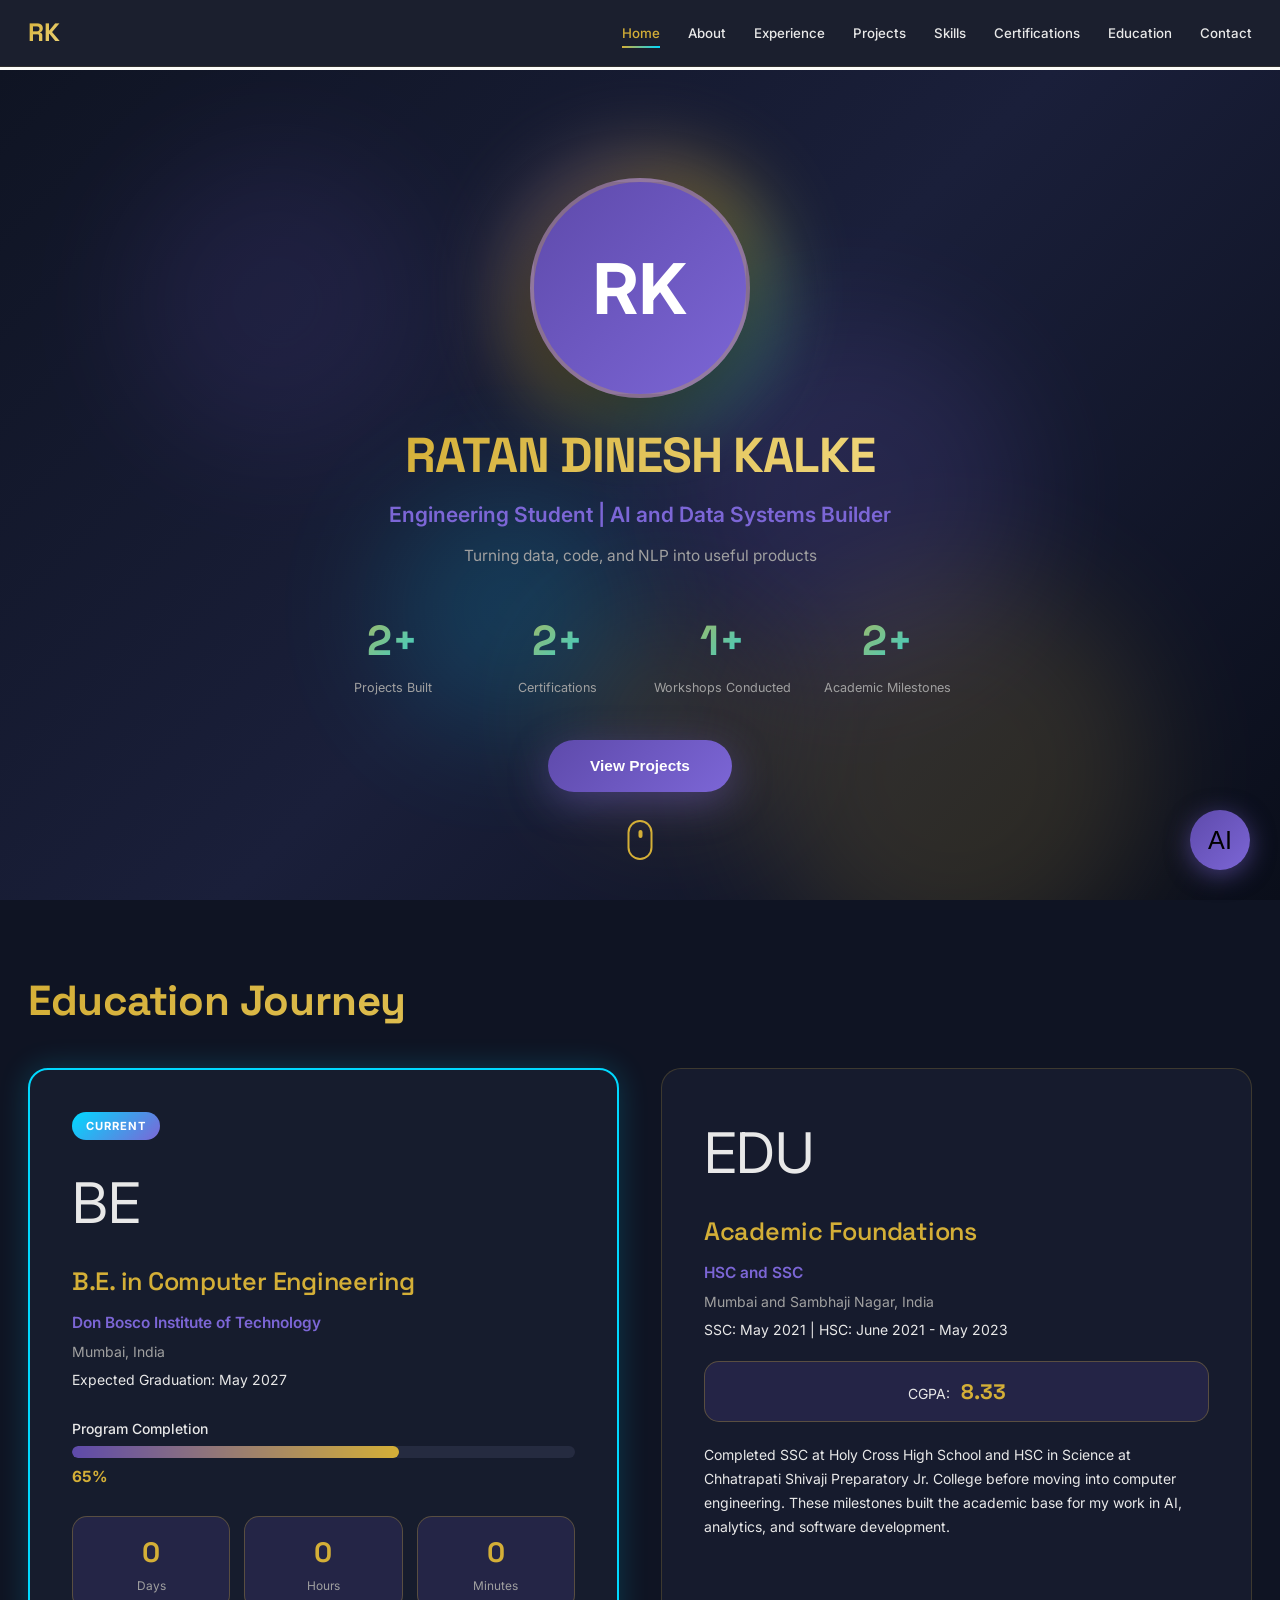
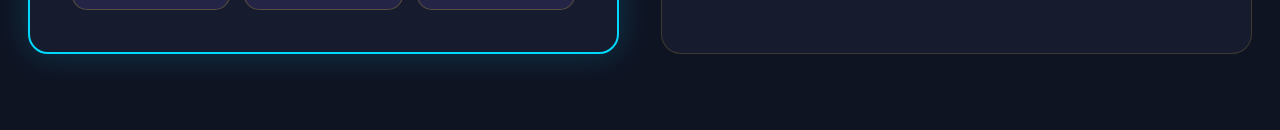
==== commit fccce4bf: "Update portfolio details from Snehal to Ratan" ====
--- a/snehal-portfolio-pro/index.html
+++ b/snehal-portfolio-pro/index.html
@@ -3,7 +3,7 @@
 <head>
     <meta charset="UTF-8">
     <meta name="viewport" content="width=device-width, initial-scale=1.0">
-    <title>Snehal Satish Kalke - Interactive Portfolio</title>
+    <title>Ratan Dinesh Kalke - Interactive Portfolio</title>
     <link href="https://fonts.googleapis.com/css2?family=Inter:wght@300;400;500;600;700;800&family=Space+Grotesk:wght@400;500;600;700&display=swap" rel="stylesheet">
     <link rel="stylesheet" href="style.css">
 </head>
@@ -11,7 +11,7 @@
     <!-- Navigation -->
     <nav id="main-nav">
         <div class="nav-container">
-            <div class="logo" data-page="home">SK</div>
+            <div class="logo" data-page="home">RK</div>
             <ul class="nav-links">
                 <li><a href="#" data-page="home" class="nav-link active">Home</a></li>
                 <li><a href="#" data-page="about" class="nav-link">About</a></li>
@@ -35,7 +35,6 @@
 
     <!-- Pages Container -->
     <div id="pages-container">
-        
         <!-- HOME PAGE -->
         <div class="page active" id="page-home" data-page="home">
             <div class="hero-background">
@@ -50,38 +49,38 @@
             <div class="hero-content">
                 <div class="hero-image-container">
                     <div class="hero-image-glow"></div>
-                    <div class="hero-image">SK</div>
+                    <div class="hero-image">RK</div>
                 </div>
                 <h1 class="hero-title">
-                    <span class="title-line">SNEHAL SATISH KALKE</span>
+                    <span class="title-line">RATAN DINESH KALKE</span>
                 </h1>
-                <p class="hero-subtitle">Data-Driven Business Analyst | Strategic Leader</p>
-                <p class="hero-tagline">Transforming Insights Into Action</p>
-                
+                <p class="hero-subtitle">Engineering Student | AI and Data Systems Builder</p>
+                <p class="hero-tagline">Turning data, code, and NLP into useful products</p>
+
                 <div class="hero-stats">
                     <div class="stat-item">
-                        <div class="stat-number" data-count="9">0</div>
-                        <div class="stat-label">Years Experience</div>
+                        <div class="stat-number" data-count="4">0</div>
+                        <div class="stat-label">Projects Built</div>
                     </div>
                     <div class="stat-item">
-                        <div class="stat-number" data-count="15">0</div>
-                        <div class="stat-label">Projects Delivered</div>
+                        <div class="stat-number" data-count="4">0</div>
+                        <div class="stat-label">Certifications</div>
                     </div>
                     <div class="stat-item">
-                        <div class="stat-number" data-count="30">0</div>
-                        <div class="stat-label">Team Members Led</div>
+                        <div class="stat-number" data-count="2">0</div>
+                        <div class="stat-label">Workshops Conducted</div>
                     </div>
                     <div class="stat-item">
-                        <div class="stat-number" data-count="14">0</div>
-                        <div class="stat-label">Certifications</div>
-                    </div>
-                </div>
-                
+                        <div class="stat-number" data-count="3">0</div>
+                        <div class="stat-label">Academic Milestones</div>
+                    </div>
+                </div>
+
                 <button class="cta-button" data-page="projects">
-                    <span>Begin Journey</span>
+                    <span>View Projects</span>
                     <div class="ripple"></div>
                 </button>
-                
+
                 <div class="scroll-indicator">
                     <div class="mouse">
                         <div class="wheel"></div>
@@ -94,80 +93,80 @@
         <div class="page" id="page-about" data-page="about">
             <div class="about-container">
                 <div class="about-left">
-                    <h2 class="page-title">My Story</h2>
+                    <h2 class="page-title">My Journey</h2>
                     <div class="timeline-container">
-                        <div class="timeline-item" data-year="2015">
-                            <div class="timeline-dot"></div>
-                            <div class="timeline-content">
-                                <h3>Started Professional Journey</h3>
-                                <p class="timeline-role">Intern</p>
-                                <p class="timeline-focus">Foundation Building</p>
-                            </div>
-                        </div>
-                        <div class="timeline-item" data-year="2017">
-                            <div class="timeline-dot"></div>
-                            <div class="timeline-content">
-                                <h3>Java Developer Role</h3>
-                                <p class="timeline-role">Java Developer</p>
-                                <p class="timeline-focus">Technical Excellence</p>
-                            </div>
-                        </div>
                         <div class="timeline-item" data-year="2021">
                             <div class="timeline-dot"></div>
                             <div class="timeline-content">
-                                <h3>Senior Consultant</h3>
-                                <p class="timeline-role">Consultant → Senior Consultant</p>
-                                <p class="timeline-focus">Technical Leadership</p>
+                                <h3>Completed SSC</h3>
+                                <p class="timeline-role">Holy Cross High School</p>
+                                <p class="timeline-focus">Academic Foundation</p>
+                            </div>
+                        </div>
+                        <div class="timeline-item" data-year="2023">
+                            <div class="timeline-dot"></div>
+                            <div class="timeline-content">
+                                <h3>Completed HSC - Science</h3>
+                                <p class="timeline-role">Chhatrapati Shivaji Preparatory Jr. College</p>
+                                <p class="timeline-focus">Science and Analytical Thinking</p>
+                            </div>
+                        </div>
+                        <div class="timeline-item" data-year="2023">
+                            <div class="timeline-dot"></div>
+                            <div class="timeline-content">
+                                <h3>Started B.E. in Computer Engineering</h3>
+                                <p class="timeline-role">Don Bosco Institute of Technology</p>
+                                <p class="timeline-focus">Software Systems and Engineering</p>
                             </div>
                         </div>
                         <div class="timeline-item" data-year="2024">
                             <div class="timeline-dot"></div>
                             <div class="timeline-content">
-                                <h3>Promoted to Manager</h3>
-                                <p class="timeline-role">Manager</p>
-                                <p class="timeline-focus">People Leadership</p>
+                                <h3>Joined ACM Tech Team</h3>
+                                <p class="timeline-role">College ACM Member</p>
+                                <p class="timeline-focus">Workshops and Community Contribution</p>
+                            </div>
+                        </div>
+                        <div class="timeline-item" data-year="2024">
+                            <div class="timeline-dot"></div>
+                            <div class="timeline-content">
+                                <h3>Participated in Smart India Hackathon</h3>
+                                <p class="timeline-role">SIH Participant</p>
+                                <p class="timeline-focus">Problem Solving and Innovation</p>
                             </div>
                         </div>
                         <div class="timeline-item" data-year="2025">
                             <div class="timeline-dot"></div>
                             <div class="timeline-content">
-                                <h3>Business Analyst + MS Pursuit</h3>
-                                <p class="timeline-role">Business Analyst</p>
-                                <p class="timeline-focus">Strategic Analytics</p>
-                            </div>
-                        </div>
-                        <div class="timeline-item" data-year="2026">
-                            <div class="timeline-dot"></div>
-                            <div class="timeline-content">
-                                <h3>MS in Business Analytics</h3>
-                                <p class="timeline-role">Expected Graduation</p>
-                                <p class="timeline-focus">Advanced Analytics</p>
-                            </div>
-                        </div>
-                    </div>
-                </div>
-                
+                                <h3>Built AI Portfolio Projects</h3>
+                                <p class="timeline-role">Independent Builder</p>
+                                <p class="timeline-focus">NLP, Analytics, and AI Applications</p>
+                            </div>
+                        </div>
+                    </div>
+                </div>
+
                 <div class="about-right">
                     <div class="about-narrative">
-                        <h3>Enthusiastic &amp; Driven</h3>
-                        <p>With over 9 years of professional experience spanning software engineering, enterprise solutions, and business analytics, I bring a unique blend of technical prowess and strategic leadership to every project.</p>
-                        
-                        <h3>Natural Leader</h3>
-                        <p>I thrive in leadership roles, having managed teams of 30+ members across multiple high-impact projects. My journey from Java Developer to Manager at Capgemini has equipped me with diverse expertise across multiple domains.</p>
-                        
-                        <h3>Strategic Thinker</h3>
-                        <p>Currently pursuing my MS in Business Analytics at the University of Delaware, I'm passionate about transforming complex data into actionable insights that drive business success.</p>
-                        
+                        <h3>Data-Driven Builder</h3>
+                        <p>I am a computer engineering student focused on building data-driven systems using Python, NLP, and modern app development tools. I enjoy converting data into practical products that help users understand, compare, and act on information.</p>
+
+                        <h3>Project-Focused Creator</h3>
+                        <p>My work includes resume intelligence, GitHub profile analysis, health and nutrition evaluation, and AI travel planning. These projects combine structured and unstructured data, comparison modeling, and insight generation.</p>
+
+                        <h3>Collaborative Contributor</h3>
+                        <p>Alongside project work, I have supported juniors with development projects and contributed to the college ACM tech team. I also helped conduct Git, GitHub, and frontend workshops for peers.</p>
+
                         <h3>Continuous Learner</h3>
-                        <p>My enthusiasm for continuous learning is reflected in my 14+ professional certifications, including AWS Cloud Practitioner, Certified SAFe® Practitioner, and Professional Scrum Master.</p>
-                    </div>
-                    
+                        <p>I keep exploring emerging AI tools, app development workflows, and analytical problem solving. Outside tech, I enjoy sports, fitness, and challenges that sharpen my decision-making and curiosity.</p>
+                    </div>
+
                     <div class="personality-traits">
-                        <div class="trait-card">Enthusiastic &amp; Driven</div>
-                        <div class="trait-card">Natural Leader</div>
-                        <div class="trait-card">Technically Sound</div>
-                        <div class="trait-card">Strategic Thinker</div>
-                        <div class="trait-card">Team Player</div>
+                        <div class="trait-card">Data-Driven</div>
+                        <div class="trait-card">AI Explorer</div>
+                        <div class="trait-card">Problem Solver</div>
+                        <div class="trait-card">Product Builder</div>
+                        <div class="trait-card">Team Contributor</div>
                         <div class="trait-card">Continuous Learner</div>
                     </div>
                 </div>
@@ -177,65 +176,65 @@
         <!-- EXPERIENCE PAGE -->
         <div class="page" id="page-experience" data-page="experience">
             <div class="experience-dashboard">
-                <h2 class="page-title">Experience Hub</h2>
-                
+                <h2 class="page-title">Experience &amp; Involvement</h2>
+
                 <div class="experience-filters">
                     <button class="filter-btn active" data-filter="all">All</button>
                     <button class="filter-btn" data-filter="leadership">Leadership</button>
                     <button class="filter-btn" data-filter="technical">Technical</button>
                     <button class="filter-btn" data-filter="current">Current</button>
                 </div>
-                
+
                 <div class="experience-content">
                     <div class="experience-sidebar">
-                        <div class="experience-card current" data-category="leadership" data-id="exp1">
+                        <div class="experience-card current" data-category="technical" data-id="exp1">
                             <div class="exp-badge">Current</div>
-                            <h3>Business Analyst</h3>
-                            <p class="exp-company">University of Delaware</p>
-                            <p class="exp-duration">Mar 2025 - Present</p>
+                            <h3>Engineering Student</h3>
+                            <p class="exp-company">Don Bosco Institute of Technology</p>
+                            <p class="exp-duration">Aug 2023 - Present</p>
                         </div>
                         <div class="experience-card" data-category="leadership" data-id="exp2">
-                            <div class="exp-badge manager">Manager</div>
-                            <h3>Manager</h3>
-                            <p class="exp-company">Capgemini</p>
-                            <p class="exp-duration">Apr 2024 - Dec 2024</p>
+                            <div class="exp-badge manager">ACM</div>
+                            <h3>Tech Team Member</h3>
+                            <p class="exp-company">College ACM</p>
+                            <p class="exp-duration">Aug 2024 - Aug 2025</p>
                         </div>
                         <div class="experience-card" data-category="technical" data-id="exp3">
-                            <h3>Senior Consultant</h3>
-                            <p class="exp-company">Capgemini</p>
-                            <p class="exp-duration">Apr 2022 - Mar 2024</p>
-                        </div>
-                        <div class="experience-card" data-category="technical" data-id="exp4">
-                            <h3>Consultant</h3>
-                            <p class="exp-company">Capgemini</p>
-                            <p class="exp-duration">Jul 2021 - Mar 2022</p>
+                            <h3>AI Project Developer</h3>
+                            <p class="exp-company">Personal Projects</p>
+                            <p class="exp-duration">2024 - Present</p>
+                        </div>
+                        <div class="experience-card" data-category="leadership" data-id="exp4">
+                            <h3>Peer Mentor</h3>
+                            <p class="exp-company">Student Development Support</p>
+                            <p class="exp-duration">2024 - Present</p>
                         </div>
                         <div class="experience-card" data-category="technical" data-id="exp5">
-                            <h3>Java Developer</h3>
-                            <p class="exp-company">Unotech Software</p>
-                            <p class="exp-duration">Aug 2017 - Jul 2021</p>
-                        </div>
-                    </div>
-                    
+                            <h3>SIH Participant</h3>
+                            <p class="exp-company">Smart India Hackathon</p>
+                            <p class="exp-duration">Aug 2024 - Oct 2024</p>
+                        </div>
+                    </div>
+
                     <div class="experience-detail" id="exp-detail">
                         <div class="exp-detail-content">
                             <div class="exp-header">
-                                <div class="exp-company-logo">U</div>
+                                <div class="exp-company-logo">R</div>
                                 <div class="exp-header-text">
-                                    <h3>Business Analyst - College of Engineering Facilities</h3>
-                                    <p class="exp-company-name">University of Delaware</p>
-                                    <p class="exp-meta">Mar 2025 - Present | Delaware, United States</p>
+                                    <h3>B.E. in Computer Engineering Student</h3>
+                                    <p class="exp-company-name">Don Bosco Institute of Technology</p>
+                                    <p class="exp-meta">Aug 2023 - Present | Mumbai, India</p>
                                 </div>
                             </div>
                             <div class="exp-description">
-                                <p>Currently contributing analytical expertise to optimize engineering facilities operations and support data-driven decision making.</p>
+                                <p>Currently building a strong foundation in software development, analytics, and AI-driven systems through academics, technical communities, and independent product development.</p>
                             </div>
                             <div class="exp-impact">
                                 <h4>Key Focus Areas</h4>
                                 <ul>
-                                    <li>Data-driven decision making</li>
-                                    <li>Facilities operations optimization</li>
-                                    <li>Process improvement initiatives</li>
+                                    <li>Python-based data processing and analysis</li>
+                                    <li>NLP systems and intelligent comparison workflows</li>
+                                    <li>Frontend and app development using React and Flutter</li>
                                 </ul>
                             </div>
                         </div>
@@ -255,19 +254,19 @@
                         <button class="view-btn" data-view="timeline">Timeline</button>
                     </div>
                 </div>
-                
+
                 <div class="project-filters">
                     <button class="filter-btn active" data-filter="all">All</button>
-                    <button class="filter-btn" data-filter="enterprise">Enterprise</button>
-                    <button class="filter-btn" data-filter="opensource">Open Source</button>
-                    <button class="filter-btn" data-filter="academic">Academic</button>
-                </div>
-                
+                    <button class="filter-btn" data-filter="ai">AI &amp; NLP</button>
+                    <button class="filter-btn" data-filter="data">Data Systems</button>
+                    <button class="filter-btn" data-filter="fullstack">Full-Stack Apps</button>
+                </div>
+
                 <div class="projects-grid view-grid" id="projects-display">
                     <!-- Projects will be dynamically loaded -->
                 </div>
             </div>
-            
+
             <!-- Project Modal -->
             <div class="project-modal" id="project-modal">
                 <div class="modal-content">
@@ -281,23 +280,23 @@
         <div class="page" id="page-skills" data-page="skills">
             <div class="skills-dashboard">
                 <h2 class="page-title">Skills Analytics</h2>
-                
+
                 <div class="skills-grid">
                     <div class="skills-quadrant">
                         <h3>Technical Skills</h3>
                         <div class="skills-bars" id="technical-skills"></div>
                     </div>
-                    
+
                     <div class="skills-quadrant">
                         <h3>Business Skills</h3>
                         <div class="skills-bubbles" id="business-skills"></div>
                     </div>
-                    
+
                     <div class="skills-quadrant">
                         <h3>Leadership Skills</h3>
                         <div class="skills-circular" id="leadership-skills"></div>
                     </div>
-                    
+
                     <div class="skills-quadrant">
                         <h3>Skill Matrix</h3>
                         <div class="skills-matrix" id="skills-matrix"></div>
@@ -310,30 +309,30 @@
         <div class="page" id="page-certifications" data-page="certifications">
             <div class="certifications-container">
                 <h2 class="page-title">Certifications &amp; Achievements</h2>
-                
+
                 <div class="cert-stats">
                     <div class="cert-stat-item">
-                        <span class="cert-stat-number" data-count="14">0</span>
+                        <span class="cert-stat-number" data-count="4">0</span>
                         <span class="cert-stat-label">Total Certifications</span>
                     </div>
                     <div class="cert-stat-item">
-                        <span class="cert-stat-number" data-count="12">0</span>
-                        <span class="cert-stat-label">Active Certifications</span>
+                        <span class="cert-stat-number" data-count="4">0</span>
+                        <span class="cert-stat-label">Completed Programs</span>
                     </div>
                     <div class="cert-stat-item">
-                        <span class="cert-stat-number" data-count="9">0</span>
+                        <span class="cert-stat-number" data-count="3">0</span>
                         <span class="cert-stat-label">Years Learning</span>
                     </div>
                 </div>
-                
+
                 <div class="cert-categories">
                     <button class="cert-cat-btn active" data-category="all">All</button>
-                    <button class="cert-cat-btn" data-category="leadership">Leadership &amp; Agile</button>
-                    <button class="cert-cat-btn" data-category="cloud">Cloud &amp; DevOps</button>
-                    <button class="cert-cat-btn" data-category="data">Data &amp; Analytics</button>
-                    <button class="cert-cat-btn" data-category="academic">Academic</button>
-                </div>
-                
+                    <button class="cert-cat-btn" data-category="ai">AI &amp; Prompting</button>
+                    <button class="cert-cat-btn" data-category="mobile">Mobile Dev</button>
+                    <button class="cert-cat-btn" data-category="tools">Git &amp; Tools</button>
+                    <button class="cert-cat-btn" data-category="development">App Dev</button>
+                </div>
+
                 <div class="certifications-wall" id="certifications-wall"></div>
             </div>
         </div>
@@ -342,24 +341,24 @@
         <div class="page" id="page-education" data-page="education">
             <div class="education-container">
                 <h2 class="page-title">Education Journey</h2>
-                
+
                 <div class="education-content">
                     <div class="education-card current-education">
                         <div class="edu-badge">Current</div>
-                        <div class="edu-icon">🎓</div>
-                        <h3>MS in Business Analytics</h3>
-                        <p class="edu-university">University of Delaware, Newark</p>
-                        <p class="edu-location">Delaware, USA</p>
-                        <p class="edu-date">Expected Graduation: May 2026</p>
-                        
+                        <div class="edu-icon">BE</div>
+                        <h3>B.E. in Computer Engineering</h3>
+                        <p class="edu-university">Don Bosco Institute of Technology</p>
+                        <p class="edu-location">Mumbai, India</p>
+                        <p class="edu-date">Expected Graduation: May 2027</p>
+
                         <div class="edu-progress">
                             <div class="progress-label">Program Completion</div>
                             <div class="progress-bar">
-                                <div class="progress-fill" style="width: 75%"></div>
-                            </div>
-                            <div class="progress-value">75%</div>
-                        </div>
-                        
+                                <div class="progress-fill" style="width: 65%"></div>
+                            </div>
+                            <div class="progress-value">65%</div>
+                        </div>
+
                         <div class="countdown" id="graduation-countdown">
                             <div class="countdown-item">
                                 <span class="countdown-value" id="days">0</span>
@@ -375,18 +374,18 @@
                             </div>
                         </div>
                     </div>
-                    
+
                     <div class="education-card past-education">
-                        <div class="edu-icon">🎯</div>
-                        <h3>B.E. in Computer Engineering</h3>
-                        <p class="edu-university">D.Y. Patil University</p>
-                        <p class="edu-location">Navi Mumbai, India</p>
-                        <p class="edu-date">Graduation: 2016</p>
+                        <div class="edu-icon">EDU</div>
+                        <h3>Academic Foundations</h3>
+                        <p class="edu-university">HSC and SSC</p>
+                        <p class="edu-location">Mumbai and Sambhaji Nagar, India</p>
+                        <p class="edu-date">SSC: May 2021 | HSC: June 2021 - May 2023</p>
                         <div class="edu-gpa">
-                            <span class="gpa-label">GPA:</span>
-                            <span class="gpa-value">3.8 / 4.0</span>
-                        </div>
-                        <p class="edu-description">Strong foundation in computer science, software engineering, and system design. Completed multiple academic projects in web development, data analysis, and networking.</p>
+                            <span class="gpa-label">CGPA:</span>
+                            <span class="gpa-value">8.33</span>
+                        </div>
+                        <p class="edu-description">Completed SSC at Holy Cross High School and HSC in Science at Chhatrapati Shivaji Preparatory Jr. College before moving into computer engineering. These milestones built the academic base for my work in AI, analytics, and software development.</p>
                     </div>
                 </div>
             </div>
@@ -396,7 +395,7 @@
         <div class="page" id="page-contact" data-page="contact">
             <div class="contact-container">
                 <h2 class="page-title">Let's Connect</h2>
-                
+
                 <div class="contact-content">
                     <div class="contact-left">
                         <form class="contact-form" id="contact-form">
@@ -421,52 +420,52 @@
                             </button>
                         </form>
                     </div>
-                    
+
                     <div class="contact-right">
                         <div class="contact-info-card">
                             <h3>Contact Information</h3>
                             <div class="contact-item">
-                                <span class="contact-icon">📧</span>
+                                <span class="contact-icon">@</span>
                                 <div class="contact-details">
                                     <strong>Email</strong>
-                                    <span>[to be filled]</span>
+                                    <span>kalkeratan@gmail.com</span>
                                 </div>
                             </div>
                             <div class="contact-item">
-                                <span class="contact-icon">📱</span>
+                                <span class="contact-icon">PH</span>
                                 <div class="contact-details">
                                     <strong>Phone</strong>
-                                    <span>[to be filled]</span>
+                                    <span>+91 7303325800</span>
                                 </div>
                             </div>
                             <div class="contact-item">
-                                <span class="contact-icon">📍</span>
+                                <span class="contact-icon">PIN</span>
                                 <div class="contact-details">
                                     <strong>Location</strong>
-                                    <span>Newark, Delaware, USA</span>
+                                    <span>Mumbai, India</span>
                                 </div>
                             </div>
                             <div class="contact-item">
-                                <span class="contact-icon">💼</span>
+                                <span class="contact-icon">IN</span>
                                 <div class="contact-details">
                                     <strong>LinkedIn</strong>
-                                    <span>[to be filled]</span>
+                                    <span>Profile URL can be added</span>
                                 </div>
                             </div>
                             <div class="contact-item">
-                                <span class="contact-icon">💻</span>
+                                <span class="contact-icon">GH</span>
                                 <div class="contact-details">
                                     <strong>GitHub</strong>
-                                    <span>[to be filled]</span>
+                                    <a href="https://github.com/ratan1518" target="_blank" rel="noopener noreferrer">github.com/ratan1518</a>
                                 </div>
                             </div>
                         </div>
-                        
+
                         <div class="quick-templates">
                             <h4>Quick Message Templates</h4>
-                            <button class="template-btn" data-template="collaboration">Collaboration Opportunity</button>
-                            <button class="template-btn" data-template="consulting">Consulting Inquiry</button>
-                            <button class="template-btn" data-template="speaking">Speaking Engagement</button>
+                            <button class="template-btn" data-template="collaboration">Project Collaboration</button>
+                            <button class="template-btn" data-template="consulting">Internship Opportunity</button>
+                            <button class="template-btn" data-template="speaking">Workshop or Networking</button>
                         </div>
                     </div>
                 </div>
@@ -477,32 +476,32 @@
     <!-- Chat Assistant -->
     <div class="chat-widget">
         <button class="chat-toggle" id="chat-toggle">
-            <span class="chat-icon">💬</span>
-            <span class="chat-close-icon">✕</span>
+            <span class="chat-icon">AI</span>
+            <span class="chat-close-icon">X</span>
         </button>
-        
+
         <div class="chat-window" id="chat-window">
             <div class="chat-header">
-                <h4>AI Assistant</h4>
-                <button class="chat-minimize">−</button>
-            </div>
-            
+                <h4>Portfolio Assistant</h4>
+                <button class="chat-minimize">-</button>
+            </div>
+
             <div class="chat-messages" id="chat-messages">
                 <div class="chat-message bot">
-                    <div class="message-avatar">🤖</div>
+                    <div class="message-avatar">AI</div>
                     <div class="message-content">
-                        Hi! I'm Snehal's AI Assistant. I can tell you all about her impressive career, technical expertise, and leadership journey. How can I help you today?
-                    </div>
-                </div>
-            </div>
-            
+                        Hi! I'm Ratan's portfolio assistant. I can help you explore his projects, technical strengths, certifications, and current interests in AI and data-driven development.
+                    </div>
+                </div>
+            </div>
+
             <div class="quick-questions" id="quick-questions">
-                <button class="quick-btn" data-question="leadership">Tell me about leadership experience</button>
-                <button class="quick-btn" data-question="technical">What are her technical specialties?</button>
-                <button class="quick-btn" data-question="projects">Describe her major projects</button>
-                <button class="quick-btn" data-question="roles">What roles is she looking for?</button>
-            </div>
-            
+                <button class="quick-btn" data-question="leadership">Tell me about ACM and mentoring work</button>
+                <button class="quick-btn" data-question="technical">What are his technical strengths?</button>
+                <button class="quick-btn" data-question="projects">Describe his AI projects</button>
+                <button class="quick-btn" data-question="roles">What roles is he exploring?</button>
+            </div>
+
             <div class="chat-input-container">
                 <input type="text" class="chat-input" id="chat-input" placeholder="Ask me anything...">
                 <button class="chat-send" id="chat-send">Send</button>
@@ -512,4 +511,4 @@
 
     <script src="app.js"></script>
 </body>
-</html>+</html>
